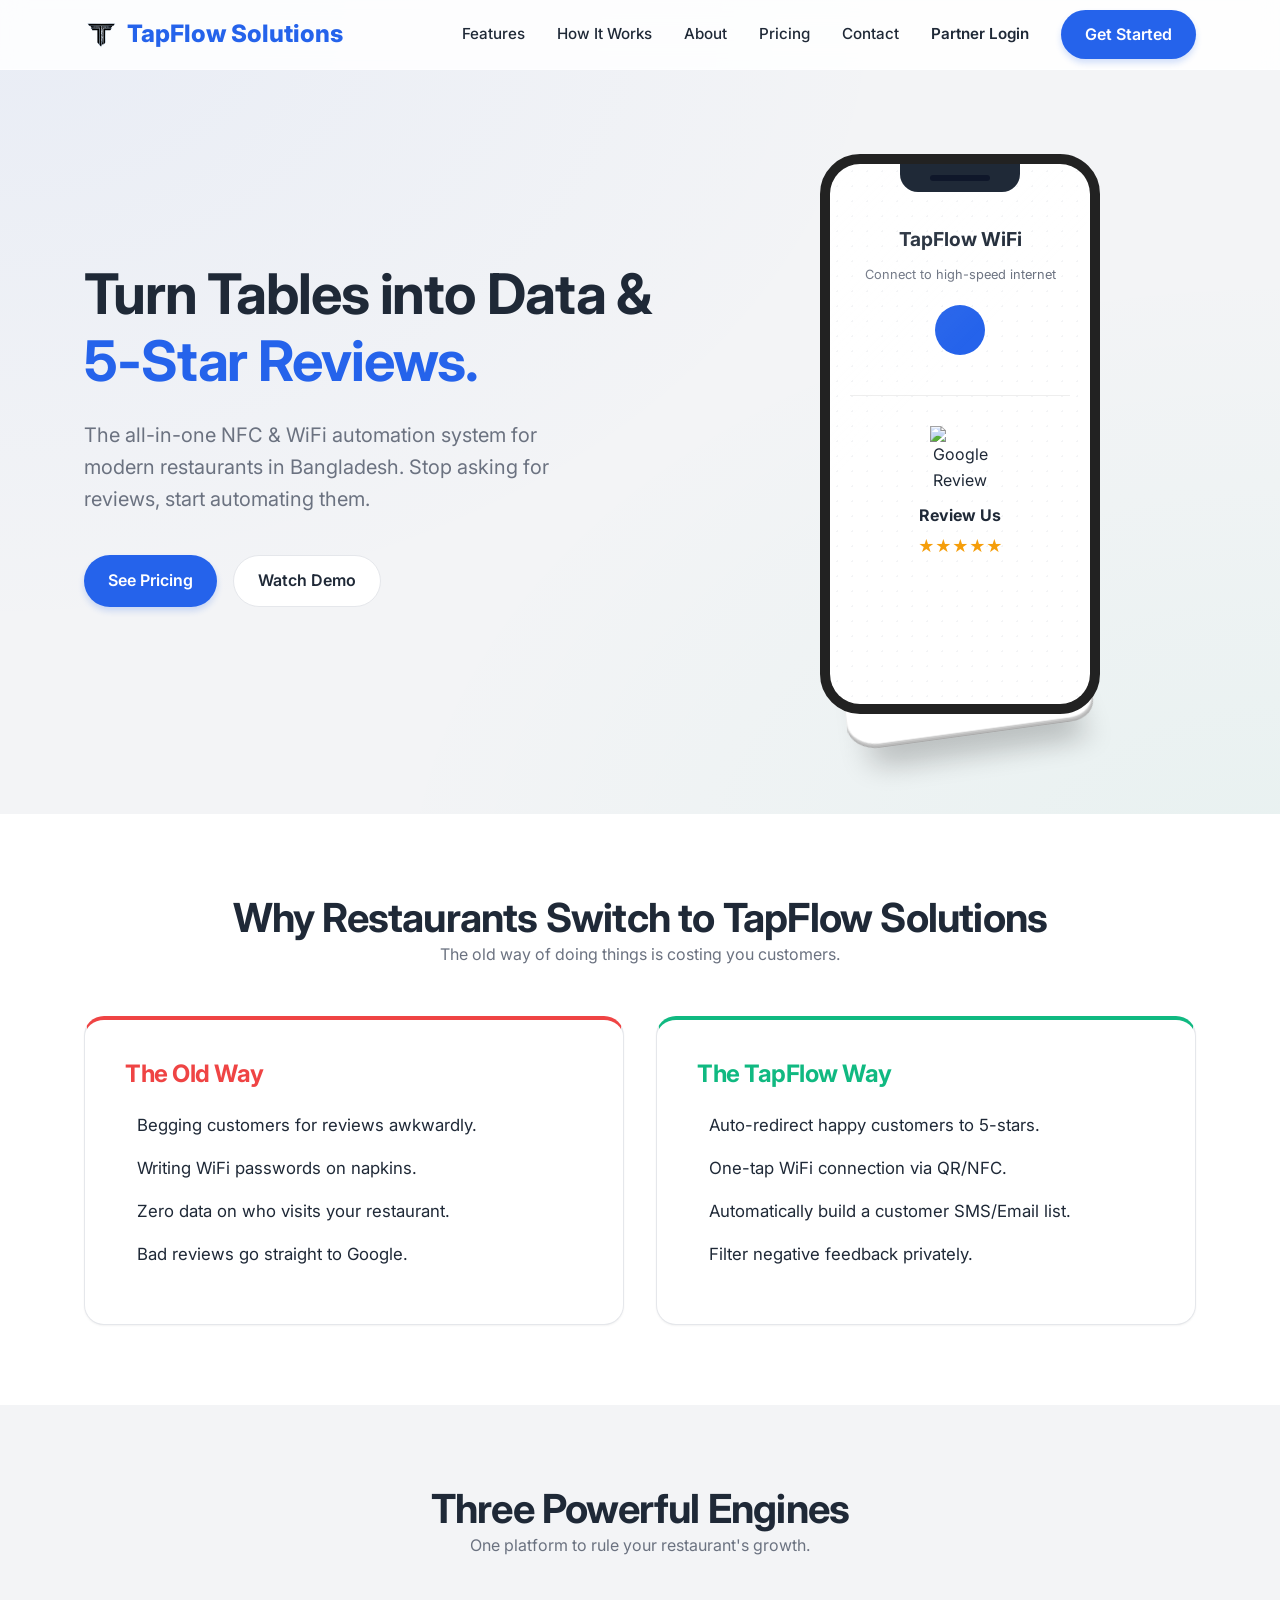
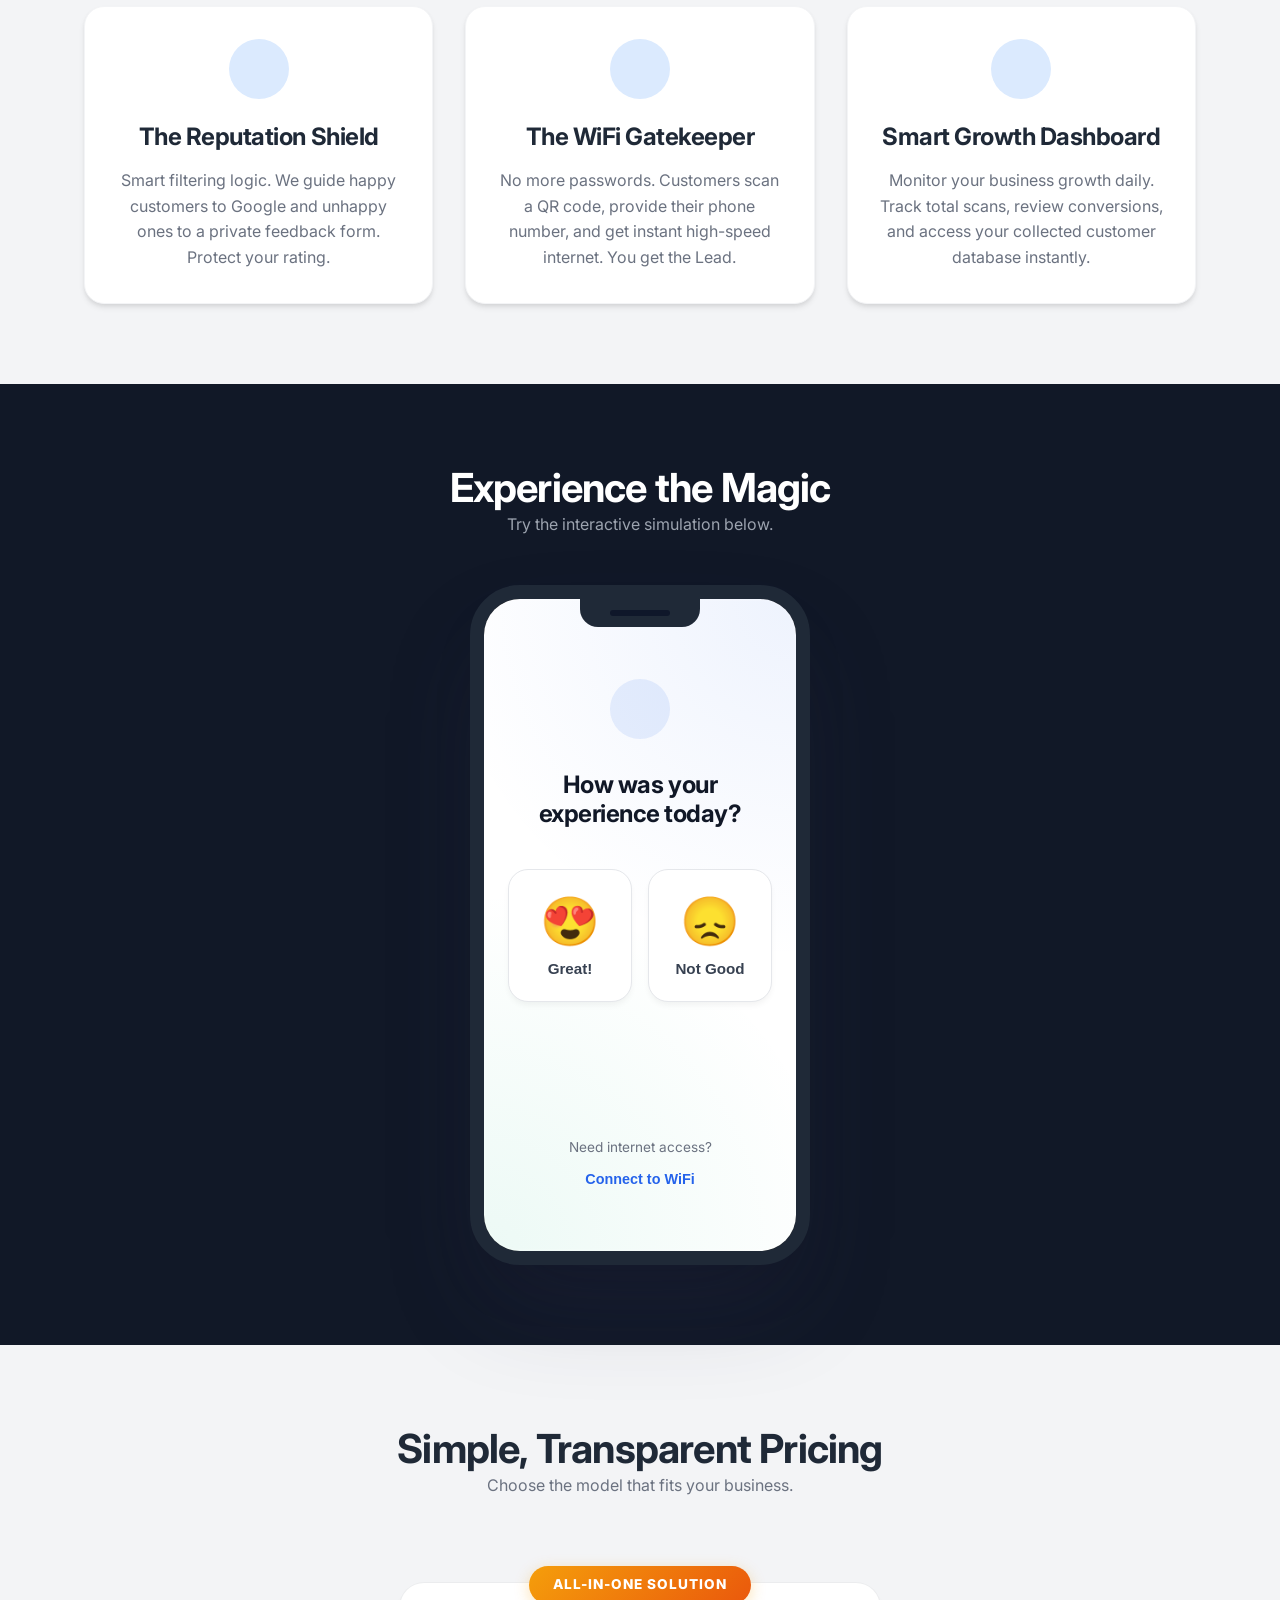
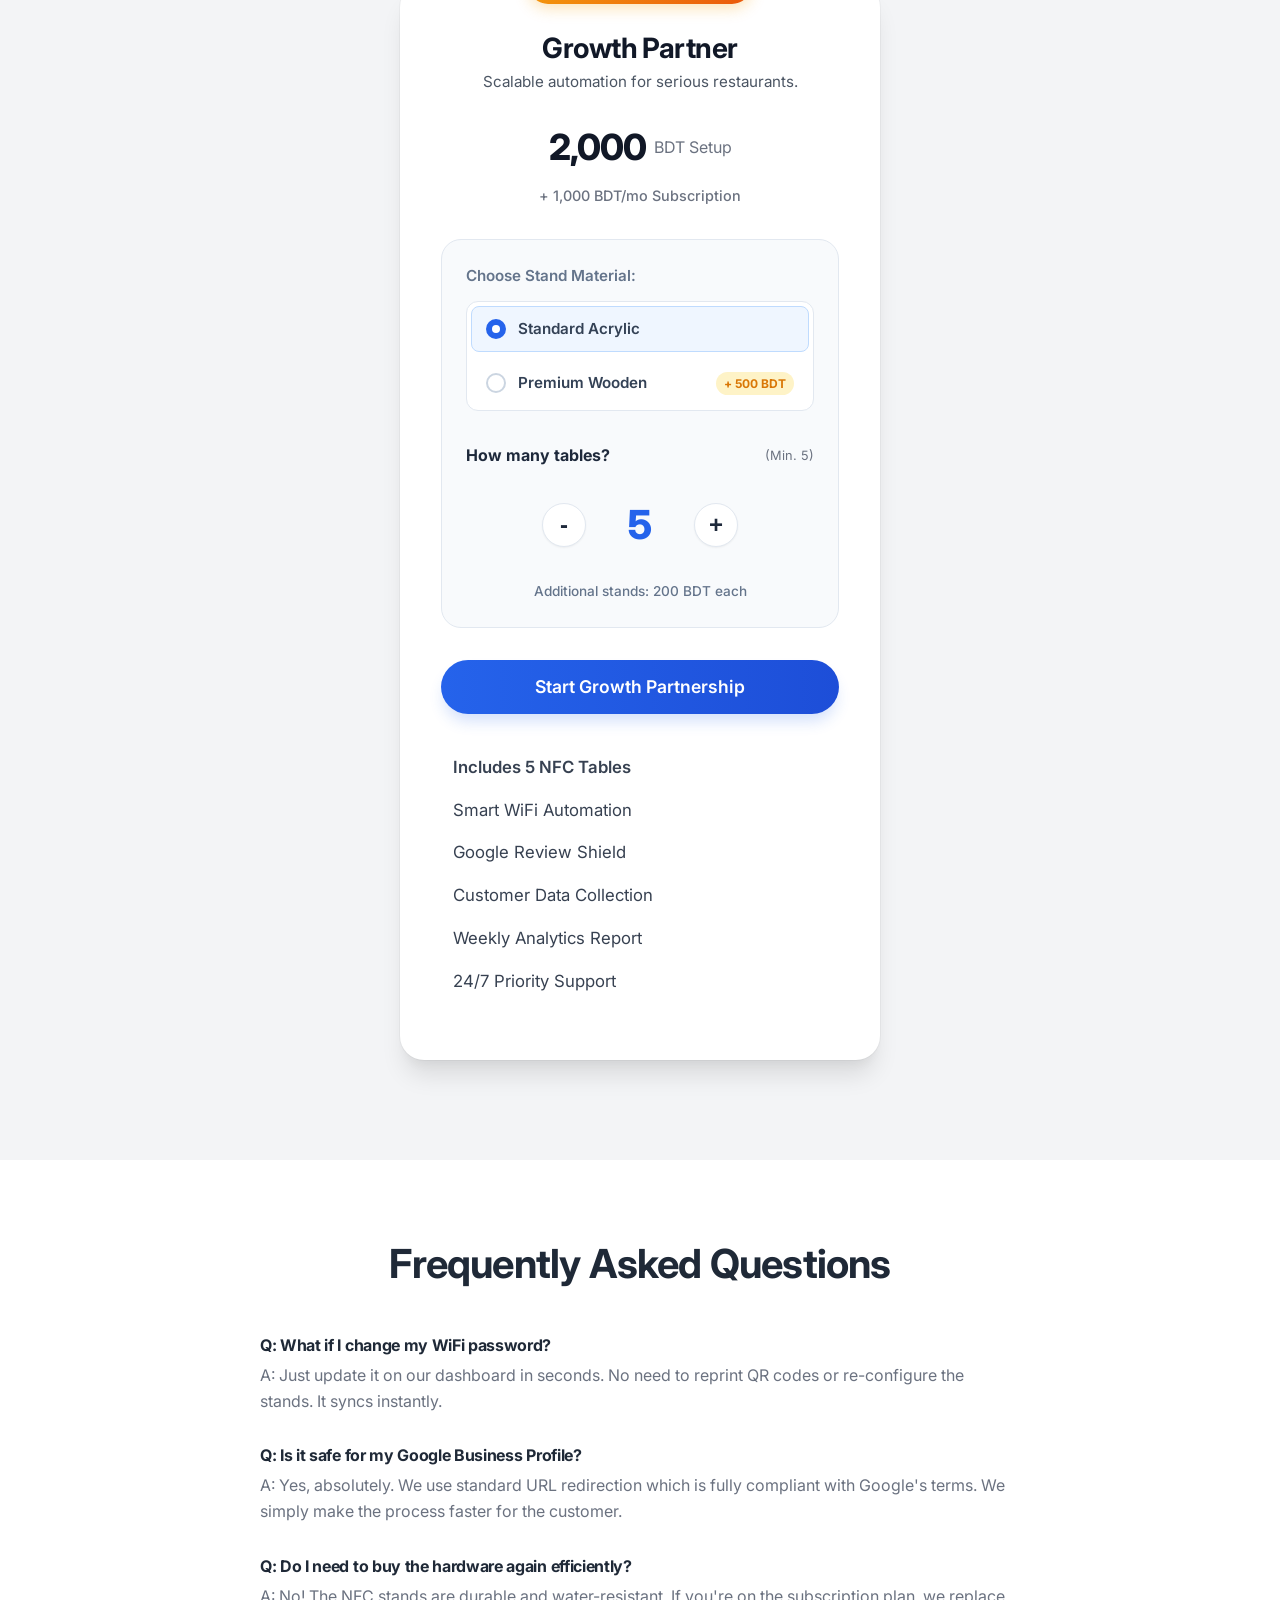
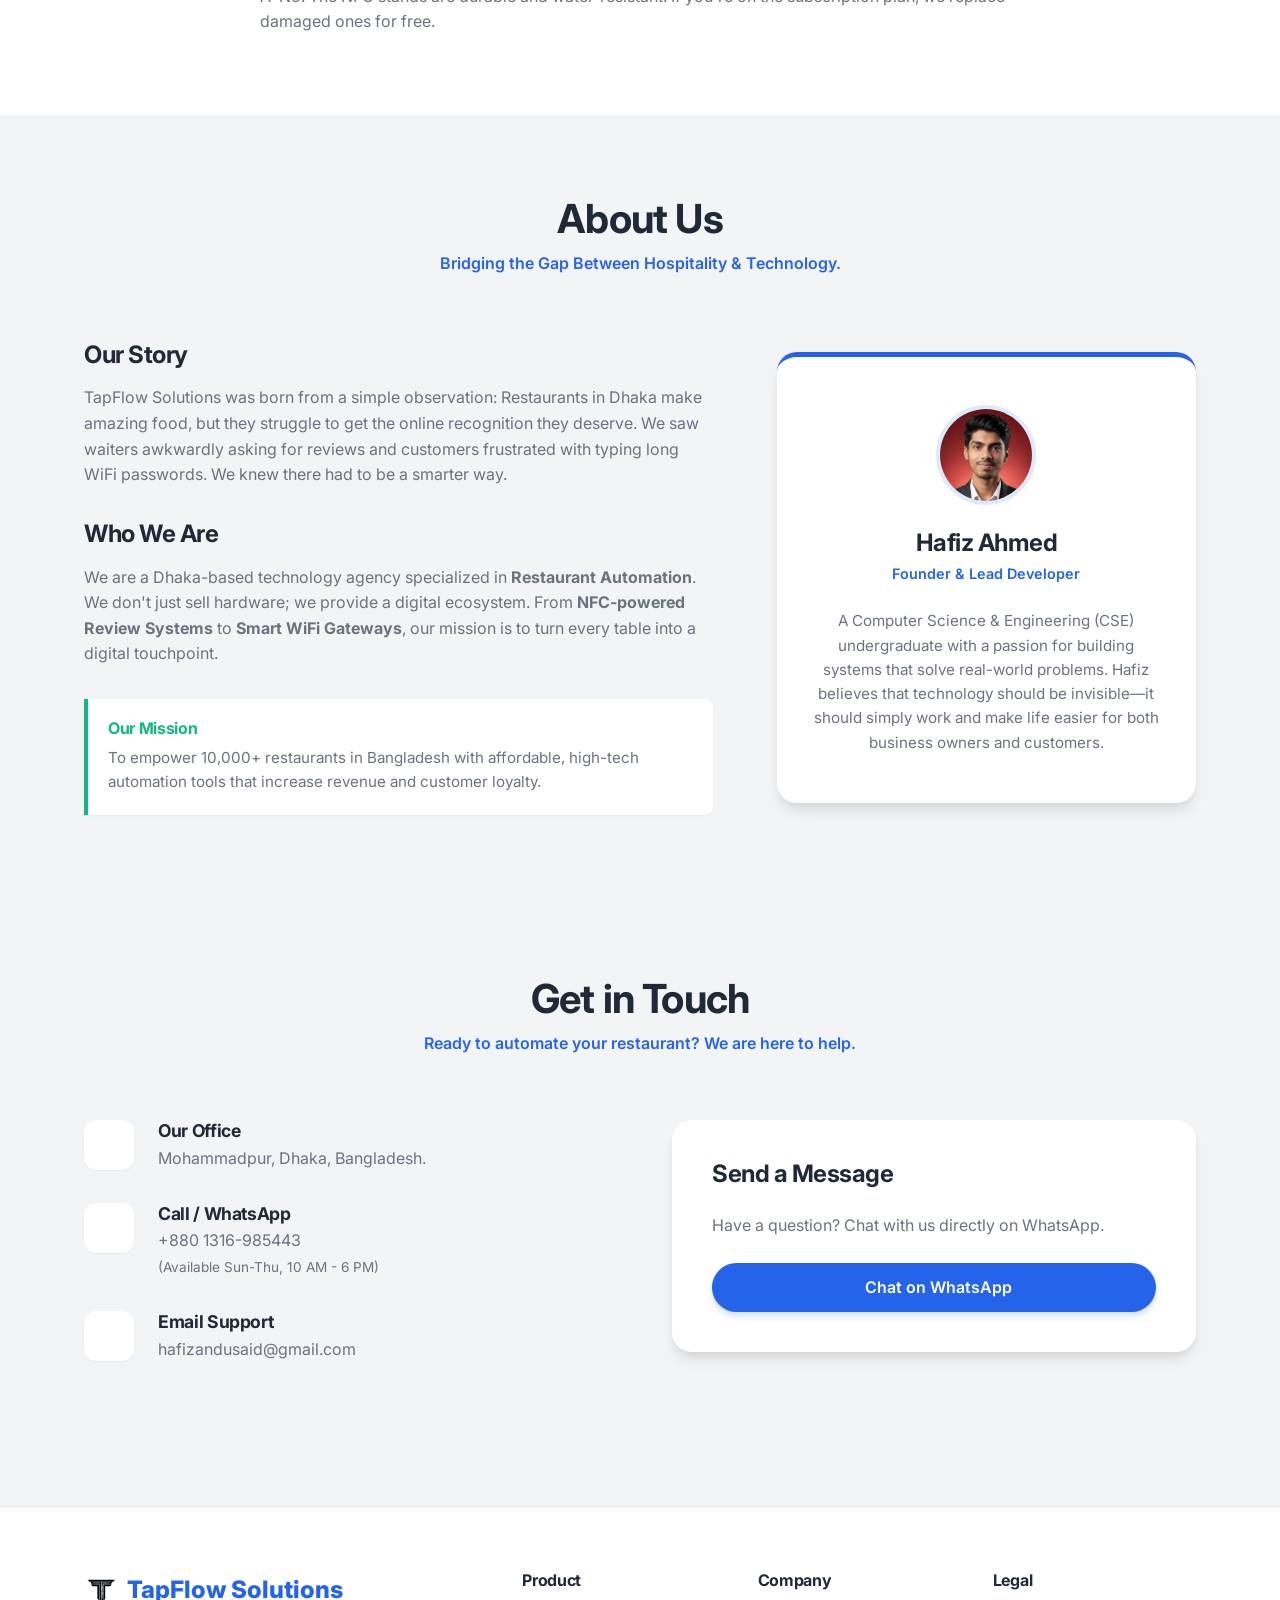
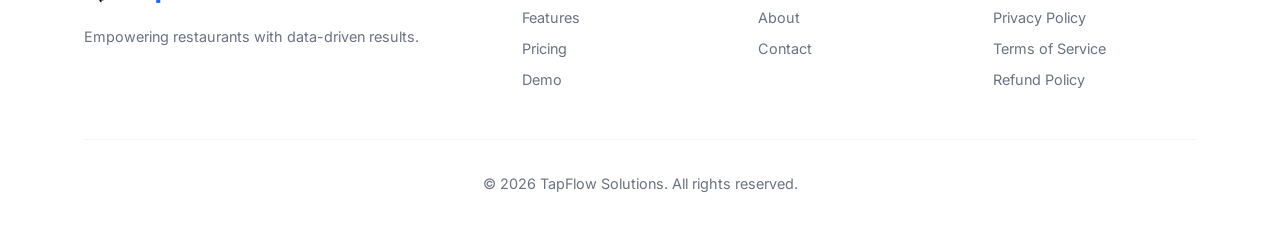
==== index.html @ c2103d89 "first commit" ====
<!DOCTYPE html>
<html lang="en">

<head>
    <meta charset="UTF-8">
    <meta name="viewport" content="width=device-width, initial-scale=1.0">
    <title>TapFlow Solutions | Restaurant Growth Engine</title>
    <meta name="description"
        content="Turn offline diners into 5-Star Google Reviews and build a customer database via WiFi automation with TapFlow.">

    <!-- Favicon -->
    <link rel="icon" href="assets/images/logo.png" type="image/png">

    <!-- Fonts: Inter -->
    <link rel="preconnect" href="https://fonts.googleapis.com">
    <link rel="preconnect" href="https://fonts.gstatic.com" crossorigin>
    <link href="https://fonts.googleapis.com/css2?family=Inter:wght@300;400;500;600;700;800&display=swap"
        rel="stylesheet">

    <!-- Icons: Lucide (via CDN for simplicity, or could use SVG directly) -->
    <script src="https://unpkg.com/lucide@latest"></script>

    <!-- Styles -->
    <link rel="stylesheet" href="styles.css">
</head>

<body>

    <!-- NAV -->
    <nav class="navbar">
        <div class="container nav-container">
            <a href="#" class="logo">
                <img src="assets/images/logo.png" alt="TapFlow Logo" style="height: 35px; mix-blend-mode: multiply;">
                TapFlow Solutions
            </a>
            <div class="nav-links">
                <a href="#features" class="nav-link">Features</a>
                <a href="#demo" class="nav-link">How It Works</a>
                <a href="#about" class="nav-link">About</a>
                <a href="#pricing" class="nav-link">Pricing</a>
                <a href="#contact" class="nav-link">Contact</a>
                <a href="login.html" class="nav-link" style="font-weight: 600;">Partner Login</a>
                <a href="https://wa.me/8801316985443?text=Hello%2C%20I%20want%20to%20know%20more%20about%20TapFlow."
                    class="btn btn-primary btn-pulse desktop-cta">Get Started</a>
            </div>
            <div class="hamburger">
                <i data-lucide="menu"></i>
            </div>
        </div>
    </nav>

    <!-- HERO -->
    <section class="hero">
        <div class="container hero-grid">
            <div class="hero-content fade-up">
                <h1>Turn Tables into Data & <span class="text-primary">5-Star Reviews.</span></h1>
                <p>The all-in-one NFC & WiFi automation system for modern restaurants in Bangladesh. Stop asking for
                    reviews, start automating them.</p>
                <div class="hero-btns">
                    <a href="#pricing" class="btn btn-primary">See Pricing</a>
                    <a href="#demo" class="btn btn-secondary">Watch Demo</a>
                </div>
            </div>

            <div class="hero-visual fade-up">
                <!-- 3D Phone CSS -->
                <div class="phone">
                    <div class="phone-notch"></div>
                    <div class="phone-screen">
                        <!-- Mock Screen Content -->
                        <div
                            style="padding: 60px 20px; display:flex; flex-direction:column; align-items:center; text-align:center;">
                            <div style="font-weight:700; font-size:1.2rem; margin-bottom:10px;">TapFlow WiFi</div>
                            <p style="font-size:0.8rem;">Connect to high-speed internet</p>
                            <div
                                style="background:#2563EB; width:50px; height:50px; border-radius:50%; display:flex; align-items:center; justify-content:center; color:white; margin-top:20px;">
                                <i data-lucide="wifi"></i>
                            </div>
                            <div style="margin-top:40px; width:100%; border-bottom:1px solid #eee;"></div>
                            <img src="https://upload.wikimedia.org/wikipedia/commons/thumb/c/c1/Google_%22G%22_logo.svg/1024px-Google_%22G%22_logo.svg.png"
                                alt="Google Review" style="width:60px; margin-top:30px;">
                            <div style="font-weight:700; margin-top:10px;">Review Us</div>
                            <div style="color:#F59E0B; margin-top:5px;">★★★★★</div>
                        </div>
                    </div>
                </div>

                <!-- NFC Stand Visual -->
                <div class="nfc-stand">
                    <i data-lucide="rss" class="text-primary" size="32"></i>
                    <!-- Animated Waves -->
                    <div class="nfc-wave"></div>
                    <div class="nfc-wave"></div>
                    <div class="nfc-wave"></div>
                </div>
            </div>
        </div>
    </section>

    <!-- PROBLEM VS SOLUTION -->
    <section class="section-padding" style="background: white;">
        <div class="container">
            <div class="text-center fade-up" style="margin-bottom: 3rem;">
                <h2>Why Restaurants Switch to TapFlow Solutions</h2>
                <p>The old way of doing things is costing you customers.</p>
            </div>

            <div class="comparison-grid">
                <!-- Old Way -->
                <div class="card card-bad fade-up">
                    <h3 style="margin-bottom: 1.5rem; color:#EF4444;">The Old Way</h3>
                    <ul class="comparison-list">
                        <li><i data-lucide="x-circle" style="color:#EF4444; flex-shrink:0;"></i> Begging customers for
                            reviews awkwardly.</li>
                        <li><i data-lucide="x-circle" style="color:#EF4444; flex-shrink:0;"></i> Writing WiFi passwords
                            on napkins.</li>
                        <li><i data-lucide="x-circle" style="color:#EF4444; flex-shrink:0;"></i> Zero data on who visits
                            your restaurant.</li>
                        <li><i data-lucide="x-circle" style="color:#EF4444; flex-shrink:0;"></i> Bad reviews go straight
                            to Google.</li>
                    </ul>
                </div>

                <!-- TapFlow Way -->
                <div class="card card-good fade-up">
                    <h3 style="margin-bottom: 1.5rem; color:var(--secondary);">The TapFlow Way</h3>
                    <ul class="comparison-list">
                        <li><i data-lucide="check-circle" style="color:var(--secondary); flex-shrink:0;"></i>
                            Auto-redirect happy customers to 5-stars.</li>
                        <li><i data-lucide="check-circle" style="color:var(--secondary); flex-shrink:0;"></i> One-tap
                            WiFi connection via QR/NFC.</li>
                        <li><i data-lucide="check-circle" style="color:var(--secondary); flex-shrink:0;"></i>
                            Automatically build a customer SMS/Email list.</li>
                        <li><i data-lucide="check-circle" style="color:var(--secondary); flex-shrink:0;"></i> Filter
                            negative feedback privately.</li>
                    </ul>
                </div>
            </div>
        </div>
    </section>

    <!-- FEATURES -->
    <section id="features" class="section-padding">
        <div class="container">
            <div class="text-center fade-up">
                <h2>Three Powerful Engines</h2>
                <p>One platform to rule your restaurant's growth.</p>
            </div>

            <div class="features-grid">
                <!-- Feature 1 -->
                <div class="feature-card fade-up">
                    <div class="feature-icon"><i data-lucide="shield"></i></div>
                    <h3>The Reputation Shield</h3>
                    <p style="margin-top:1rem;">Smart filtering logic. We guide happy customers to Google and unhappy
                        ones to a private feedback form. Protect your rating.</p>
                </div>

                <!-- Feature 2 -->
                <div class="feature-card fade-up">
                    <div class="feature-icon"><i data-lucide="wifi"></i></div>
                    <h3>The WiFi Gatekeeper</h3>
                    <p style="margin-top:1rem;">No more passwords. Customers scan a QR code, provide their phone number,
                        and get instant high-speed internet. You get the Lead.</p>
                </div>

                <!-- Feature 3 -->
                <div class="feature-card fade-up">
                    <div class="feature-icon"><i data-lucide="bar-chart-3"></i></div>
                    <h3>Smart Growth Dashboard</h3>
                    <p style="margin-top:1rem;">Monitor your business growth daily. Track total scans, review
                        conversions, and access your collected customer database instantly.</p>
                </div>
            </div>
        </div>
    </section>

    <!-- INTERACTIVE DEMO -->
    <section id="demo" class="demo-section">
        <div class="container demo-container">
            <div class="text-center fade-up">
                <h2 style="color:white;">Experience the Magic</h2>
                <p style="color:#9CA3AF;">Try the interactive simulation below.</p>
            </div>

            <div class="demo-phone fade-up">
                <div class="phone-notch"></div>
                <div class="demo-screen">
                    <!-- 1. HOME: Experience Check -->
                    <div id="demo-home" class="demo-screen-content active">
                        <div class="logo-small" style="margin-bottom: 2rem;">
                            <!-- Pulsing Logo -->
                            <div
                                style="background: rgba(37, 99, 235, 0.1); width: 60px; height: 60px; border-radius: 50%; display: flex; align-items: center; justify-content: center;">
                                <i data-lucide="zap" class="text-primary" size="32"
                                    style="filter: drop-shadow(0 2px 4px rgba(37,99,235,0.3));"></i>
                            </div>
                        </div>
                        <h3 style="color:#111827; margin-bottom: 2.5rem; font-size: 1.5rem;">How was your<br>experience
                            today?</h3>

                        <div class="rating-buttons">
                            <button onclick="handleRating('good')" class="rating-btn happy">
                                <span class="emoji">😍</span>
                                <span class="label">Great!</span>
                            </button>
                            <button onclick="handleRating('bad')" class="rating-btn sad">
                                <span class="emoji">😞</span>
                                <span class="label">Not Good</span>
                            </button>
                        </div>

                        <div style="margin-top: auto; padding-bottom: 1rem;">
                            <p style="font-size: 0.85rem; color: #6B7280; margin-bottom: 5px;">Need internet access?</p>
                            <button onclick="showScreen('demo-wifi-form')" class="demo-text-link">
                                Connect to WiFi
                            </button>
                        </div>
                    </div>

                    <!-- 2. WIFI FORM -->
                    <div id="demo-wifi-form" class="demo-screen-content">
                        <button onclick="showScreen('demo-home')" class="back-btn"><i data-lucide="arrow-left"
                                size="20"></i></button>

                        <div
                            style="width:100%; flex:1; display: flex; flex-direction: column; justify-content: center; align-items: center;">
                            <div style="background: #EFF6FF; padding: 20px; border-radius: 50%; margin-bottom: 1.5rem;">
                                <i data-lucide="wifi" size="32" class="text-primary"></i>
                            </div>
                            <h3 style="color:#111827; margin-bottom: 0.5rem; font-size: 1.25rem;">Free WiFi Access</h3>
                            <p style="font-size:0.95rem; color: #6B7280; margin-bottom:2rem; max-width: 240px;">Join the
                                <strong>TapFlow Guest</strong> network instantly.
                            </p>

                            <input type="text" placeholder="Mobile Number" style="text-align: center;">

                            <button onclick="submitWifiForm()" class="demo-btn-primary">
                                Get Access <i data-lucide="arrow-right" size="18"></i>
                            </button>
                        </div>
                    </div>

                    <!-- 3. WIFI SUCCESS -->
                    <div id="demo-wifi-success" class="demo-screen-content">
                        <button onclick="showScreen('demo-home')" class="back-btn"><i data-lucide="arrow-left"
                                size="20"></i></button>

                        <div
                            style="width:100%; flex:1; display: flex; flex-direction: column; justify-content: center;">
                            <div
                                style="background: white; padding: 20px; border-radius: 20px; border: 1px solid #E5E7EB; margin-bottom: 2rem; box-shadow: 0 10px 25px -5px rgba(0,0,0,0.05); align-self: center;">
                                <img src="https://api.qrserver.com/v1/create-qr-code/?size=150x150&data=WIFI:S:TapFlow%20Demo;T:WPA;P:tapflow123;;"
                                    alt="WiFi QR"
                                    style="width: 160px; height: 160px; border-radius: 8px; display: block;">
                            </div>

                            <div
                                style="background: #F9FAFB; border-radius: 16px; padding: 20px; text-align: left; border: 1px solid #F3F4F6;">
                                <div
                                    style="display: flex; justify-content: space-between; align-items: center; margin-bottom: 12px; border-bottom: 1px dashed #E5E7EB; padding-bottom: 12px;">
                                    <span style="font-size: 0.9rem; color: #6B7280;">Network</span>
                                    <span style="font-weight: 700; color: #111827;">TapFlow Demo</span>
                                </div>

                                <div style="display: flex; justify-content: space-between; align-items: center;">
                                    <span style="font-size: 0.9rem; color: #6B7280;">Password</span>
                                    <div style="display: flex; gap: 8px; align-items: center;">
                                        <span id="wifi-pass"
                                            style="font-family: monospace; font-size: 1.1rem; font-weight: 600; color: #111827;">tapflow123</span>
                                        <button onclick="copyPassword()"
                                            style="background: white; border: 1px solid #E5E7EB; width: 28px; height: 28px; border-radius: 6px; display: flex; align-items: center; justify-content: center; cursor: pointer; color: #4B5563;">
                                            <i data-lucide="copy" size="14"></i>
                                        </button>
                                    </div>
                                </div>
                            </div>
                        </div>
                    </div>

                    <!-- 4. FEEDBACK FORM -->
                    <div id="demo-feedback" class="demo-screen-content">
                        <button onclick="showScreen('demo-home')" class="back-btn"><i data-lucide="arrow-left"
                                size="20"></i></button>

                        <div
                            style="width:100%; flex:1; display: flex; flex-direction: column; justify-content: center;">
                            <div
                                style="width: 60px; height: 60px; background: #FEF2F2; border-radius: 50%; display: flex; align-items: center; justify-content: center; margin: 0 auto 1.5rem;">
                                <span style="font-size: 2rem;">😔</span>
                            </div>

                            <h3 style="color:#111827; margin-bottom: 0.5rem; font-size: 1.5rem;">We're Sorry!</h3>
                            <p style="font-size:0.95rem; color: #6B7280; margin-bottom:2rem;">Your feedback helps us
                                improve.</p>

                            <input type="text" placeholder="Name (Optional)">
                            <input type="text" placeholder="Mobile (Optional)">
                            <textarea placeholder="Tell us what went wrong..."
                                style="height: 100px; resize: none;"></textarea>

                            <button onclick="submitFeedback()" class="demo-btn-primary" style="margin-top: 0.5rem;">
                                Submit Feedback
                            </button>
                        </div>
                    </div>

                    <!-- 5. FEEDBACK SUCCESS -->
                    <div id="demo-feedback-success" class="demo-screen-content">
                        <div
                            style="width:100%; flex:1; display: flex; flex-direction: column; justify-content: center; align-items: center; text-align: center;">
                            <div
                                style="width: 80px; height: 80px; background: #ECFDF5; border-radius: 50%; display: flex; align-items: center; justify-content: center; margin-bottom: 2rem;">
                                <i data-lucide="check" size="40" style="color: #10B981;"></i>
                            </div>

                            <h3 style="color:#111827; margin-bottom: 1rem; font-size: 1.5rem;">Thank You!</h3>
                            <p style="font-size:0.95rem; color: #6B7280; margin-bottom:2rem; max-width: 260px;">
                                We appreciate your feedback. We'll review it carefully and work on improving your
                                experience.
                            </p>

                            <button onclick="showScreen('demo-home')" class="demo-btn-primary"
                                style="background: linear-gradient(135deg, #10B981, #059669); margin-top: 1rem;">
                                Back to Home
                            </button>
                        </div>
                    </div>
                </div>
            </div>
        </div>
    </section>

    <!-- PRICING -->
    <section id="pricing" class="section-padding">
        <div class="container">
            <div class="text-center fade-up">
                <h2>Simple, Transparent Pricing</h2>
                <p>Choose the model that fits your business.</p>
            </div>

            <div class="pricing-cards">
                <!-- Growth Partner Plan (Centered) -->
                <div class="price-card fade-up">
                    <div class="best-value">ALL-IN-ONE SOLUTION</div>
                    <h3 style="font-size: 1.75rem; color: #111827;">Growth Partner</h3>
                    <p style="font-size:0.95rem; color: #4B5563; margin-top: 5px;">Scalable automation for serious
                        restaurants.</p>

                    <div class="price" style="color: #111827; margin: 1.5rem 0 0.5rem;">
                        <span id="price-display">2,000</span> <span>BDT Setup</span>
                    </div>
                    <div style="font-size:0.9rem; color:#6B7280; margin-bottom:2rem; font-weight: 500;">
                        + 1,000 BDT/mo Subscription
                    </div>

                    <!-- Dynamic Calculator -->
                    <div class="calculator-area">
                        <!-- Stand Type Selector -->
                        <div class="stand-selector">
                            <label>Choose Stand Material:</label>
                            <div class="toggle-container">
                                <!-- Standard Option -->
                                <div class="radio-option selected" onclick="selectStandType('standard', this)">
                                    <div class="radio-circle"></div>
                                    <span class="option-text">Standard Acrylic</span>
                                </div>
                                <!-- Premium Option -->
                                <div class="radio-option" onclick="selectStandType('premium', this)">
                                    <div class="radio-circle"></div>
                                    <span class="option-text">Premium Wooden</span>
                                    <span class="option-badge">+ 500 BDT</span>
                                </div>
                            </div>
                        </div>

                        <div class="counter-label">
                            How many tables?
                            <span style="font-size: 0.8rem; font-weight: 400; color: #6B7280;">(Min. 5)</span>
                        </div>
                        <div class="counter-controls">
                            <button onclick="updatePricing(-1)" class="counter-btn">-</button>
                            <!-- Stand Count Display -->
                            <div class="counter-display" id="stand-counter">5</div>
                            <button onclick="updatePricing(1)" class="counter-btn">+</button>
                        </div>
                        <div class="setup-fee-display" style="border-top:none; padding-top:0; font-size:0.85rem;"
                            id="additional-cost-text">
                            Additional stands: 200 BDT each
                        </div>
                    </div>

                    <!-- Dynamic WhatsApp Link -->
                    <a href="#" id="whatsapp-link" class="btn btn-primary btn-pulse"
                        style="width:100%; margin-bottom:2rem; background: linear-gradient(90deg, #2563EB, #1D4ED8); border:none;">
                        Start Growth Partnership
                    </a>

                    <ul class="feature-list" style="border-top: 1px solid #F3F4F6; padding-top: 1.5rem;">
                        <!-- Dynamic Feature Item -->
                        <li>
                            <i data-lucide="check-circle" size="20" class="text-primary"
                                style="fill: #DBEAFE; color: #2563EB;"></i>
                            <span style="font-weight:600; color:#374151;">
                                Includes <span id="feature-stand-text">5</span> NFC Tables
                            </span>
                        </li>
                        <li><i data-lucide="check-circle" size="20" class="text-secondary"
                                style="fill: #DCFCE7; color: #16A34A;"></i> Smart WiFi Automation</li>
                        <li><i data-lucide="check-circle" size="20" class="text-secondary"
                                style="fill: #DCFCE7; color: #16A34A;"></i> Google Review Shield</li>
                        <li><i data-lucide="check-circle" size="20" class="text-secondary"
                                style="fill: #DCFCE7; color: #16A34A;"></i> Customer Data Collection</li>
                        <li><i data-lucide="check-circle" size="20" class="text-primary"
                                style="fill: #DBEAFE; color: #2563EB;"></i> Weekly Analytics Report</li>
                        <li><i data-lucide="check-circle" size="20" class="text-primary"
                                style="fill: #DBEAFE; color: #2563EB;"></i> 24/7 Priority Support</li>
                    </ul>
                </div>
            </div>
        </div>
    </section>

    <!-- FAQ -->
    <section class="section-padding" style="background: white;">
        <div class="container" style="max-width: 800px;">
            <div class="text-center fade-up" style="margin-bottom:3rem;">
                <h2>Frequently Asked Questions</h2>
            </div>

            <div class="faq-item fade-up" style="margin-bottom: 2rem;">
                <h4 style="margin-bottom:0.5rem;">Q: What if I change my WiFi password?</h4>
                <p>A: Just update it on our dashboard in seconds. No need to reprint QR codes or re-configure the
                    stands. It syncs instantly.</p>
            </div>

            <div class="faq-item fade-up" style="margin-bottom: 2rem;">
                <h4 style="margin-bottom:0.5rem;">Q: Is it safe for my Google Business Profile?</h4>
                <p>A: Yes, absolutely. We use standard URL redirection which is fully compliant with Google's terms. We
                    simply make the process faster for the customer.</p>
            </div>

            <div class="faq-item fade-up">
                <h4 style="margin-bottom:0.5rem;">Q: Do I need to buy the hardware again efficiently?</h4>
                <p>A: No! The NFC stands are durable and water-resistant. If you're on the subscription plan, we replace
                    damaged ones for free.</p>
            </div>
        </div>
    </section>

    <!-- ABOUT US -->
    <section id="about" class="section-padding">
        <div class="container">
            <div class="text-center fade-up" style="margin-bottom: 4rem;">
                <h2>About Us</h2>
                <p class="text-primary" style="font-weight: 600; margin-top: 0.5rem;">Bridging the Gap Between
                    Hospitality & Technology.</p>
            </div>

            <div class="about-grid fade-up">
                <div class="about-content">
                    <h3 style="margin-bottom: 1rem;">Our Story</h3>
                    <p style="margin-bottom: 2rem;">
                        TapFlow Solutions was born from a simple observation: Restaurants in Dhaka make amazing food,
                        but they struggle to get the online recognition they deserve. We saw waiters awkwardly asking
                        for reviews and customers frustrated with typing long WiFi passwords. We knew there had to be a
                        smarter way.
                    </p>

                    <h3 style="margin-bottom: 1rem;">Who We Are</h3>
                    <p style="margin-bottom: 2rem;">
                        We are a Dhaka-based technology agency specialized in <strong>Restaurant Automation</strong>. We
                        don't just sell hardware; we provide a digital ecosystem. From <strong>NFC-powered Review
                            Systems</strong> to <strong>Smart WiFi Gateways</strong>, our mission is to turn every table
                        into a digital touchpoint.
                    </p>

                    <div
                        style="background: white; padding: 20px; border-left: 4px solid var(--secondary); border-radius: 0 8px 8px 0; box-shadow: var(--shadow-sm);">
                        <h4 style="color: var(--secondary); margin-bottom: 0.5rem;">Our Mission</h4>
                        <p style="font-size: 0.95rem; margin-bottom: 0;">To empower 10,000+ restaurants in Bangladesh
                            with affordable, high-tech automation tools that increase revenue and customer loyalty.</p>
                    </div>
                </div>

                <div class="founder-column">
                    <div class="founder-card">
                        <img src="assets/images/profile.jpg" alt="Hafiz Ahmed"
                            style="width: 100px; height: 100px; border-radius: 50%; object-fit: cover; margin: 0 auto 1.5rem; display: block; border: 4px solid #DBEAFE;">
                        <h3 style="margin-bottom: 0.25rem;">Hafiz Ahmed</h3>
                        <p class="text-primary" style="font-size: 0.9rem; font-weight: 600; margin-bottom: 1.5rem;">
                            Founder & Lead Developer</p>
                        <p style="font-size: 0.95rem; text-align: center; line-height: 1.6;">
                            A Computer Science & Engineering (CSE) undergraduate with a passion for building systems
                            that solve real-world problems. Hafiz believes that technology should be invisible—it should
                            simply work and make life easier for both business owners and customers.
                        </p>
                    </div>
                </div>
            </div>
        </div>
    </section>

    <!-- CONTACT SECTION -->
    <section id="contact" class="section-padding" style="background-color: #F3F4F6;">
        <div class="container">
            <div class="text-center fade-up" style="margin-bottom: 4rem;">
                <h2>Get in Touch</h2>
                <p class="text-primary" style="font-weight: 600; margin-top: 0.5rem;">Ready to automate your restaurant?
                    We are here to help.</p>
            </div>

            <div class="contact-grid">
                <!-- Contact Info -->
                <div class="contact-info fade-up">
                    <div class="info-item">
                        <div class="info-icon"><i data-lucide="map-pin"></i></div>
                        <div>
                            <h4>Our Office</h4>
                            <p>Mohammadpur, Dhaka, Bangladesh.</p>
                        </div>
                    </div>

                    <div class="info-item">
                        <div class="info-icon"><i data-lucide="phone"></i></div>
                        <div>
                            <h4>Call / WhatsApp</h4>
                            <p>+880 1316-985443 <br><span style="font-size:0.85rem; color:var(--text-muted);">(Available
                                    Sun-Thu, 10 AM - 6 PM)</span></p>
                        </div>
                    </div>

                    <div class="info-item">
                        <div class="info-icon"><i data-lucide="mail"></i></div>
                        <div>
                            <h4>Email Support</h4>
                            <p>hafizandusaid@gmail.com</p>
                        </div>
                    </div>
                </div>

                <!-- Contact Form -->
                <div class="contact-form-card fade-up">
                    <h3 style="margin-bottom: 1.5rem;">Send a Message</h3>
                    <p style="margin-bottom: 1.5rem; color: #6B7280;">Have a question? Chat with us directly on
                        WhatsApp.</p>
                    <a href="https://wa.me/8801316985443?text=Hello%2C%20I%20have%20a%20query." class="btn btn-primary"
                        style="width: 100%; display: flex; align-items: center; justify-content: center; gap: 0.5rem;">
                        <i data-lucide="message-circle"></i> Chat on WhatsApp
                    </a>
                </div>
            </div>
        </div>
    </section>

    <!-- FOOTER -->
    <footer>
        <div class="container">
            <div class="footer-grid">
                <div>
                    <a href="#" class="logo" style="margin-bottom:1rem;">
                        <img src="assets/images/logo.png" alt="TapFlow Logo"
                            style="height: 35px; mix-blend-mode: multiply;"> TapFlow Solutions
                    </a>
                    <p style="font-size:0.9rem;">Empowering restaurants with data-driven results.</p>
                </div>
                <div>
                    <h4>Product</h4>
                    <ul style="margin-top:1rem; font-size:0.9rem; color:var(--text-muted);">
                        <li style="margin-bottom:0.5rem;"><a href="#features">Features</a></li>
                        <li style="margin-bottom:0.5rem;"><a href="#pricing">Pricing</a></li>
                        <li><a href="#demo">Demo</a></li>
                    </ul>
                </div>
                <div>
                    <h4>Company</h4>
                    <ul style="margin-top:1rem; font-size:0.9rem; color:var(--text-muted);">
                        <li style="margin-bottom:0.5rem;"><a href="#about">About</a></li>
                        <li style="margin-bottom:0.5rem;"><a href="#contact">Contact</a></li>
                    </ul>
                </div>
                <div>
                    <h4>Legal</h4>
                    <ul style="margin-top:1rem; font-size:0.9rem; color:var(--text-muted);">
                        <li style="margin-bottom:0.5rem;"><a href="privacy.html">Privacy Policy</a></li>
                        <li style="margin-bottom:0.5rem;"><a href="terms.html">Terms of Service</a></li>
                        <li><a href="refund.html">Refund Policy</a></li>
                    </ul>
                </div>
            </div>
            <div class="footer-bottom">
                &copy; 2026 TapFlow Solutions. All rights reserved.
            </div>
        </div>
    </footer>

    <!-- Scripts -->
    <script src="script.js"></script>
    <script>
        // Init Icons
        lucide.createIcons();
    </script>
</body>

</html>
---- styles.css ----
/* =========================================
   1. CORE STYLES & VARIABLES
   ========================================= */
:root {
    /* Brand Colors */
    --primary: #2563EB;
    /* Electric Blue */
    --primary-dark: #1E40AF;
    --secondary: #10B981;
    /* Success Green */
    --accent: #F59E0B;
    /* Warm Amber for highlights */

    /* Backgrounds */
    --bg-body: #F3F4F6;
    /* Off-White/Light Grey */
    --bg-surface: #FFFFFF;
    --bg-glass: rgba(255, 255, 255, 0.7);

    /* Text */
    --text-main: #1F2937;
    /* Dark Grey */
    --text-muted: #6B7280;
    --text-light: #F9FAFB;

    /* Shadows & Effects */
    --shadow-sm: 0 1px 2px 0 rgba(0, 0, 0, 0.05);
    --shadow-md: 0 4px 6px -1px rgba(0, 0, 0, 0.1), 0 2px 4px -1px rgba(0, 0, 0, 0.06);
    --shadow-lg: 0 10px 15px -3px rgba(0, 0, 0, 0.1), 0 4px 6px -2px rgba(0, 0, 0, 0.05);
    --shadow-xl: 0 20px 25px -5px rgba(0, 0, 0, 0.1), 0 10px 10px -5px rgba(0, 0, 0, 0.04);
    --glass-border: 1px solid rgba(255, 255, 255, 0.5);
    --backdrop-blur: blur(12px);

    /* Structure */
    --radius-sm: 8px;
    --radius-md: 12px;
    --radius-lg: 20px;
    --nav-height: 70px;
}

* {
    margin: 0;
    padding: 0;
    box-sizing: border-box;
}

html {
    scroll-behavior: smooth;
}

body {
    font-family: 'Inter', sans-serif;
    color: var(--text-main);
    background-color: var(--bg-body);
    background-image:
        radial-gradient(at 0% 0%, rgba(37, 99, 235, 0.05) 0px, transparent 50%),
        radial-gradient(at 100% 100%, rgba(16, 185, 129, 0.05) 0px, transparent 50%);
    background-attachment: fixed;
    line-height: 1.6;
    overflow-x: hidden;
}

/* Typography */
h1,
h2,
h3,
h4,
h5,
h6 {
    color: var(--text-main);
    font-weight: 700;
    line-height: 1.2;
    letter-spacing: -0.02em;
}

h1 {
    font-size: 3.5rem;
}

h2 {
    font-size: 2.5rem;
}

h3 {
    font-size: 1.5rem;
}

p {
    color: var(--text-muted);
    font-size: 1rem;
}

a {
    text-decoration: none;
    color: inherit;
    transition: all 0.2s ease;
}

ul {
    list-style: none;
}

.container {
    width: 90%;
    max-width: 1200px;
    margin: 0 auto;
    padding: 0 20px;
}

/* =========================================
   2. NAVBAR
   ========================================= */
.navbar {
    position: fixed;
    top: 0;
    left: 0;
    width: 100%;
    height: var(--nav-height);
    z-index: 1000;
    background: rgba(255, 255, 255, 0.85);
    /* Slightly more opaque for light mode */
    backdrop-filter: var(--backdrop-blur);
    border-bottom: var(--glass-border);
    transition: box-shadow 0.3s ease;
}

.navbar.scrolled {
    box-shadow: var(--shadow-sm);
}

.nav-container {
    display: flex;
    justify-content: space-between;
    align-items: center;
    height: 100%;
}

.logo {
    font-size: 1.5rem;
    font-weight: 800;
    color: var(--primary);
    display: flex;
    align-items: center;
    gap: 0.5rem;
}

.nav-links {
    display: flex;
    gap: 2rem;
    align-items: center;
}

.nav-link {
    font-size: 0.95rem;
    font-weight: 500;
    color: var(--text-main);
}

.nav-link:hover {
    color: var(--primary);
}

.hamburger {
    display: none;
    font-size: 1.5rem;
    cursor: pointer;
    color: var(--text-main);
}

/* =========================================
   3. BUTTONS & UTILITIES
   ========================================= */
.btn {
    display: inline-flex;
    align-items: center;
    justify-content: center;
    padding: 0.75rem 1.5rem;
    border-radius: 50px;
    font-weight: 600;
    font-size: 1rem;
    cursor: pointer;
    transition: transform 0.2s cubic-bezier(0.4, 0, 0.2, 1), box-shadow 0.2s ease;
    border: none;
    gap: 0.5rem;
}

.btn:active {
    transform: scale(0.98);
}

.btn-primary {
    background-color: var(--primary);
    color: white;
    box-shadow: 0 4px 6px rgba(37, 99, 235, 0.2);
}

.btn-primary:hover {
    background-color: var(--primary-dark);
    transform: translateY(-2px);
    box-shadow: 0 6px 10px rgba(37, 99, 235, 0.3);
}

.btn-secondary {
    background-color: white;
    color: var(--text-main);
    border: 1px solid #E5E7EB;
}

.btn-secondary:hover {
    background-color: #F9FAFB;
    border-color: #D1D5DB;
}

.btn-pulse {
    animation: pulse 2s infinite;
}

@keyframes pulse {
    0% {
        box-shadow: 0 0 0 0 rgba(37, 99, 235, 0.4);
    }

    70% {
        box-shadow: 0 0 0 10px rgba(37, 99, 235, 0);
    }

    100% {
        box-shadow: 0 0 0 0 rgba(37, 99, 235, 0);
    }
}

.section-padding {
    padding: 5rem 0;
}

.text-center {
    text-align: center;
}

.text-primary {
    color: var(--primary);
}

.text-secondary {
    color: var(--secondary);
}

/* Animation Classes */
.fade-up {
    opacity: 0;
    transform: translateY(20px);
    transition: opacity 0.6s ease-out, transform 0.6s ease-out;
}

.fade-up.visible {
    opacity: 1;
    transform: translateY(0);
}

/* =========================================
   4. HERO SECTION
   ========================================= */
.hero {
    padding-top: calc(var(--nav-height) + 4rem);
    padding-bottom: 5rem;
    position: relative;
    overflow: hidden;
}

.hero-grid {
    display: grid;
    grid-template-columns: 1.1fr 0.9fr;
    gap: 4rem;
    align-items: center;
}

.hero-content h1 {
    margin-bottom: 1.5rem;
}

.hero-content p {
    font-size: 1.25rem;
    margin-bottom: 2.5rem;
    max-width: 500px;
}

.hero-btns {
    display: flex;
    gap: 1rem;
}

/* CSS Phone Visual */
.hero-visual {
    position: relative;
    height: 600px;
    display: flex;
    justify-content: center;
    align-items: center;
    perspective: 1200px;
    /* Enable 3D space */
}

/* Floating Animation */
@keyframes floatPhone {

    0%,
    100% {
        transform: rotateX(10deg) rotateY(-15deg) rotateZ(5deg) translateZ(0px) translateY(0px);
        box-shadow: -20px 30px 40px -10px rgba(0, 0, 0, 0.3);
    }

    50% {
        transform: rotateX(10deg) rotateY(-15deg) rotateZ(5deg) translateZ(20px) translateY(-20px);
        box-shadow: -30px 60px 60px -15px rgba(0, 0, 0, 0.2);
    }
}

.phone {
    width: 280px;
    height: 560px;
    background: #111;
    border-radius: 40px;
    border: 10px solid #222;
    /* Realistic Bezel */
    position: relative;
    z-index: 20;

    /* 3D Floating State */
    transform-style: preserve-3d;
    animation: floatPhone 6s ease-in-out infinite;
    background: #000;
}

/* Screen reflection for realism */
.phone::before {
    content: '';
    position: absolute;
    inset: 0;
    border-radius: 30px;
    background: linear-gradient(135deg, rgba(255, 255, 255, 0.15) 0%, transparent 40%);
    pointer-events: none;
    z-index: 50;
}

.phone-screen {
    width: 100%;
    height: 100%;
    background: #ffffff;
    position: relative;
    overflow: hidden;
    border-radius: 30px;
    background-image: radial-gradient(#F3F4F6 1px, transparent 1px);
    background-size: 15px 15px;
}

.phone-notch {
    position: absolute;
    top: 0;
    left: 50%;
    transform: translateX(-50%);
    width: 130px;
    height: 25px;
    background: #111;
    border-bottom-left-radius: 16px;
    border-bottom-right-radius: 16px;
    z-index: 60;
}

/* Speaker grill in notch */
.phone-notch::after {
    content: '';
    position: absolute;
    top: 50%;
    left: 50%;
    transform: translate(-50%, -50%);
    width: 50px;
    height: 4px;
    background: #333;
    border-radius: 4px;
}

/* NFC Stand Base */
.nfc-stand {
    position: absolute;
    bottom: 50px;
    width: 250px;
    height: 180px;
    background: #ffffff;
    border-radius: 30px;
    transform: rotateX(55deg) rotateZ(-10deg) translateZ(-100px);
    box-shadow:
        0 1px 0 #ccc,
        0 2px 0 #c9c9c9,
        0 3px 0 #bbb,
        0 4px 0 #b9b9b9,
        0 5px 0 #aaa,
        0 50px 30px -20px rgba(0, 0, 0, 0.2);
    display: flex;
    align-items: center;
    justify-content: center;
    z-index: 10;
    border: 1px solid #eee;
}

.nfc-stand i {
    transform: rotateZ(10deg);
    /* Icon styling */
    filter: drop-shadow(0 4px 6px rgba(37, 99, 235, 0.2));
}

/* Animated Waves for NFC */
.nfc-wave {
    position: absolute;
    width: 100%;
    height: 100%;
    border-radius: 30px;
    border: 2px solid var(--primary);
    opacity: 0;
    animation: nfcWave 3s infinite;
}

.nfc-wave:nth-child(2) {
    animation-delay: 0.5s;
}

.nfc-wave:nth-child(3) {
    animation-delay: 1s;
}

@keyframes nfcWave {
    0% {
        transform: scale(0.9);
        opacity: 0.8;
    }

    100% {
        transform: scale(1.5);
        opacity: 0;
    }
}

@keyframes wave {
    0% {
        width: 50px;
        height: 50px;
        opacity: 1;
        border-width: 2px;
    }

    100% {
        width: 300px;
        height: 300px;
        opacity: 0;
        border-width: 0px;
    }
}

@keyframes float {

    0%,
    100% {
        transform: perspective(1000px) rotateY(-15deg) rotateX(10deg) translateY(0);
    }

    50% {
        transform: perspective(1000px) rotateY(-15deg) rotateX(10deg) translateY(-20px);
    }
}

/* =========================================
   5. COMPARISON SECTION
   ========================================= */
.comparison-grid {
    display: grid;
    grid-template-columns: 1fr 1fr;
    gap: 2rem;
}

.card {
    background: var(--bg-surface);
    border-radius: var(--radius-lg);
    padding: 2.5rem;
    box-shadow: var(--shadow-sm);
    border: 1px solid #E5E7EB;
    transition: all 0.3s ease;
}

.card:hover {
    box-shadow: var(--shadow-lg);
    transform: translateY(-5px);
}

.card-bad {
    border-top: 4px solid #EF4444;
    /* Red */
}

.card-good {
    border-top: 4px solid var(--secondary);
    /* Green */
}

.comparison-list li {
    margin-bottom: 1rem;
    display: flex;
    align-items: flex-start;
    gap: 0.75rem;
    font-size: 1.05rem;
}

/* =========================================
   6. FEATURES SECTION
   ========================================= */
.features-grid {
    display: grid;
    grid-template-columns: repeat(3, 1fr);
    gap: 2rem;
    margin-top: 3rem;
}

.feature-card {
    background: white;
    padding: 2rem;
    border-radius: var(--radius-lg);
    border: 1px solid #F3F4F6;
    box-shadow: var(--shadow-md);
    text-align: center;
    transition: 0.3s;
}

.feature-card:hover {
    transform: translateY(-10px);
    box-shadow: var(--shadow-xl);
}

.feature-icon {
    width: 60px;
    height: 60px;
    background: #DBEAFE;
    /* Light Blue */
    color: var(--primary);
    border-radius: 50%;
    display: flex;
    align-items: center;
    justify-content: center;
    margin: 0 auto 1.5rem;
    font-size: 1.5rem;
}

/* =========================================
   7. INTERACTIVE DEMO (Phone Sim)
   ========================================= */
.demo-section {
    background: #111827;
    /* Dark background for pop */
    color: white;
    padding: 5rem 0;
}

.demo-container {
    display: flex;
    flex-direction: column;
    align-items: center;
    gap: 3rem;
}

.demo-phone {
    width: 320px;
    height: 640px;
    background: white;
    border-radius: 30px;
    border: 10px solid #333;
    overflow: hidden;
    position: relative;
}

.demo-screen {
    height: 100%;
    width: 100%;
    display: flex;
    flex-direction: column;
    color: #1F2937;
}

.demo-screen-content {
    flex: 1;
    display: none;
    flex-direction: column;
    align-items: center;
    justify-content: center;
    padding: 20px;
    text-align: center;
    animation: fadeIn 0.3s ease;
}

.demo-screen-content.active {
    display: flex;
}

@keyframes fadeIn {
    from {
        opacity: 0;
        transform: translateY(10px);
    }

    to {
        opacity: 1;
        transform: translateY(0);
    }
}

/* =========================================
   IMPROVED DEMO UI (PREMIUM)
   ========================================= */

.demo-phone {
    box-shadow:
        0 50px 100px -20px rgba(50, 50, 93, 0.25),
        0 30px 60px -30px rgba(0, 0, 0, 0.3),
        inset 0 -2px 6px rgba(0, 0, 0, 0.2);
    border: 14px solid #1f2937;
    /* Dark Titanium look */
    border-radius: 50px;
    margin: 0 auto;
    position: relative;
    overflow: hidden;
    width: 340px;
    height: 680px;
    background: #000;
    /* Behind screen */
    z-index: 10;
}

/* Phone Inner Border/Bezel Reflection */
.demo-phone::after {
    content: '';
    position: absolute;
    top: 0;
    left: 0;
    right: 0;
    bottom: 0;
    border-radius: 36px;
    border: 2px solid rgba(255, 255, 255, 0.1);
    pointer-events: none;
    z-index: 50;
}

.demo-screen {
    background-color: #ffffff;
    background-image:
        radial-gradient(circle at 100% 0%, rgba(37, 99, 235, 0.08) 0%, transparent 50%),
        radial-gradient(circle at 0% 100%, rgba(16, 185, 129, 0.08) 0%, transparent 50%);
    height: 100%;
    width: 100%;
    position: relative;
    overflow: hidden;
}

.phone-notch {
    position: absolute;
    top: 0;
    left: 50%;
    transform: translateX(-50%);
    width: 120px;
    height: 28px;
    background: #1f2937;
    border-bottom-left-radius: 18px;
    border-bottom-right-radius: 18px;
    z-index: 100;
}

/* Add sensor/camera detail */
.phone-notch::after {
    content: '';
    position: absolute;
    top: 50%;
    left: 50%;
    transform: translate(-50%, -50%);
    width: 60px;
    height: 6px;
    background: #0f172a;
    border-radius: 4px;
}

.demo-screen-content {
    height: 100%;
    display: none;
    flex-direction: column;
    padding: 80px 24px 40px;
    /* More top padding for notch */
    align-items: center;
    text-align: center;
    animation: slideUpFade 0.4s cubic-bezier(0.16, 1, 0.3, 1);
}

.demo-screen-content.active {
    display: flex;
}

@keyframes slideUpFade {
    0% {
        opacity: 0;
        transform: translateY(20px) scale(0.98);
    }

    100% {
        opacity: 1;
        transform: translateY(0) scale(1);
    }
}

/* Back Button */
.back-btn {
    position: absolute;
    top: 50px;
    left: 20px;
    width: 40px;
    height: 40px;
    border-radius: 50%;
    background: rgba(255, 255, 255, 0.8);
    backdrop-filter: blur(8px);
    border: 1px solid rgba(0, 0, 0, 0.05);
    display: flex;
    align-items: center;
    justify-content: center;
    cursor: pointer;
    color: #374151;
    transition: all 0.2s ease;
    z-index: 90;
    box-shadow: 0 4px 6px rgba(0, 0, 0, 0.05);
}

.back-btn:hover {
    transform: translateX(-2px);
    background: white;
    box-shadow: 0 6px 12px rgba(0, 0, 0, 0.1);
}

/* Rating Buttons */
.rating-buttons {
    display: grid;
    grid-template-columns: 1fr 1fr;
    gap: 16px;
    width: 100%;
    margin-bottom: 2rem;
}

.rating-btn {
    background: white;
    border: 1px solid #E5E7EB;
    border-radius: 20px;
    padding: 24px;
    cursor: pointer;
    transition: all 0.25s cubic-bezier(0.25, 0.8, 0.25, 1);
    box-shadow: 0 4px 6px -1px rgba(0, 0, 0, 0.05);
    display: flex;
    flex-direction: column;
    align-items: center;
    gap: 10px;
    position: relative;
    overflow: hidden;
}

.rating-btn .emoji {
    font-size: 3rem;
    transition: transform 0.3s ease;
}

.rating-btn .label {
    font-weight: 600;
    color: #374151;
    font-size: 0.95rem;
}

.rating-btn:hover {
    transform: translateY(-4px);
    box-shadow: 0 12px 20px -5px rgba(0, 0, 0, 0.1);
    border-color: transparent;
}

.rating-btn.happy:hover {
    background: linear-gradient(135deg, #ECFDF5 0%, #ffffff 100%);
    box-shadow: 0 12px 20px -5px rgba(16, 185, 129, 0.2);
}

.rating-btn.happy:hover .emoji {
    transform: scale(1.1) rotate(10deg);
}

.rating-btn.happy:hover .label {
    color: #059669;
}

.rating-btn.sad:hover {
    background: linear-gradient(135deg, #FEF2F2 0%, #ffffff 100%);
    box-shadow: 0 12px 20px -5px rgba(239, 68, 68, 0.2);
}

.rating-btn.sad:hover .emoji {
    transform: scale(1.1) rotate(-10deg);
}

.rating-btn.sad:hover .label {
    color: #DC2626;
}

/* Inputs */
.demo-screen input,
.demo-screen textarea {
    width: 100%;
    padding: 16px;
    background: #F9FAFB;
    border: 1px solid #E5E7EB;
    border-radius: 12px;
    font-size: 0.95rem;
    color: #1F2937;
    transition: all 0.2s ease;
    margin-bottom: 12px;
    font-family: inherit;
}

.demo-screen input:focus,
.demo-screen textarea:focus {
    background: white;
    border-color: var(--primary);
    outline: none;
    box-shadow: 0 0 0 4px rgba(37, 99, 235, 0.1);
    transform: translateY(-1px);
}

/* Primary Button in Demo */
.demo-btn-primary {
    width: 100%;
    padding: 16px;
    background: linear-gradient(135deg, #2563EB, #1D4ED8);
    color: white;
    font-weight: 600;
    border: none;
    border-radius: 12px;
    cursor: pointer;
    font-size: 1rem;
    box-shadow: 0 4px 12px rgba(37, 99, 235, 0.3);
    transition: all 0.2s ease;
    display: flex;
    justify-content: center;
    align-items: center;
    gap: 8px;
}

.demo-btn-primary:hover {
    transform: translateY(-2px);
    box-shadow: 0 8px 16px rgba(37, 99, 235, 0.4);
    background: linear-gradient(135deg, #3B82F6, #2563EB);
}

.demo-btn-primary:active {
    transform: scale(0.98);
}

@keyframes shake {

    0%,
    100% {
        transform: translateX(0);
    }

    25% {
        transform: translateX(-4px);
    }

    75% {
        transform: translateX(4px);
    }
}

.input-error {
    border-color: #EF4444 !important;
    animation: shake 0.4s cubic-bezier(.36, .07, .19, .97) both;
    background: #FEF2F2 !important;
}

.demo-text-link {
    background: none;
    border: none;
    color: var(--primary);
    font-weight: 600;
    font-size: 0.9rem;
    cursor: pointer;
    padding: 8px 16px;
    border-radius: 20px;
    transition: background 0.2s;
}

.demo-text-link:hover {
    background: rgba(37, 99, 235, 0.05);
    text-decoration: none;
}

/* =========================================
   8. PRICING
   ========================================= */
.pricing-cards {
    display: flex;
    justify-content: center;
    gap: 2rem;
    flex-wrap: wrap;
    margin-top: 5rem;
    /* Increased to give space for the floating badge */
    width: 100%;
}

.price-card {
    background: linear-gradient(145deg, #ffffff, #f9fafb);
    border-radius: var(--radius-lg);
    padding: 3rem;
    width: 100%;
    max-width: 450px;
    box-shadow: 0 20px 40px -5px rgba(0, 0, 0, 0.1), 0 0 0 1px rgba(0, 0, 0, 0.05);
    border: 1px solid rgba(255, 255, 255, 0.8);
    position: relative;
    transition: transform 0.3s ease, box-shadow 0.3s ease;
    margin-top: 0;
}



.price-card:hover {
    transform: translateY(-8px);
    box-shadow: 0 25px 50px -12px rgba(245, 158, 11, 0.15), 0 0 0 1px rgba(245, 158, 11, 0.2);
}

.price-card.recommended {
    border-color: var(--primary);
    transform: scale(1.05);
    z-index: 5;
}

.best-value {
    position: absolute;
    top: -18px;
    left: 50%;
    transform: translateX(-50%);
    background: linear-gradient(90deg, #F59E0B, #EA580C);
    color: white;
    padding: 8px 20px;
    border-radius: 50px;
    font-size: 0.9rem;
    font-weight: 700;
    box-shadow: 0 4px 10px rgba(245, 158, 11, 0.4);
    white-space: nowrap;
    z-index: 10;
    letter-spacing: 0.5px;
}

.price {
    font-size: 2.5rem;
    font-weight: 800;
    color: var(--text-main);
    margin: 1rem 0;
}

.price span {
    font-size: 1rem;
    color: var(--text-muted);
    font-weight: 400;
}

.feature-list li {
    margin-bottom: 0.75rem;
    display: flex;
    align-items: center;
    gap: 0.5rem;
}

/* =========================================
   9. FOOTER
   ========================================= */
footer {
    background: white;
    border-top: 1px solid #E5E7EB;
    padding: 4rem 0 2rem;
    margin-top: 4rem;
}

.footer-grid {
    display: grid;
    grid-template-columns: 2fr 1fr 1fr 1fr;
    gap: 2rem;
    margin-bottom: 3rem;
}

.footer-bottom {
    text-align: center;
    padding-top: 2rem;
    border-top: 1px solid #F3F4F6;
    color: var(--text-muted);
    font-size: 0.9rem;
}

/* =========================================
   10. ABOUT US
   ========================================= */
.about-grid {
    display: grid;
    grid-template-columns: 1.5fr 1fr;
    gap: 4rem;
    align-items: center;
}

.founder-card {
    background: white;
    padding: 3rem 2rem;
    border-radius: var(--radius-lg);
    box-shadow: var(--shadow-lg);
    text-align: center;
    border-top: 5px solid var(--primary);
}

/* =========================================
   11. TERMS OF SERVICE & PRIVACY POLICY
   ========================================= */
/* Legal sections are now on separate pages, so no hiding needed */

.legal-content {
    background: white;
    padding: 3rem;
    border-radius: var(--radius-lg);
    box-shadow: var(--shadow-sm);
    border: 1px solid #E5E7EB;
    max-width: 900px;
    margin: 0 auto;
}

.legal-header {
    text-align: center;
    margin-bottom: 2rem;
    border-bottom: 2px solid #F3F4F6;
    padding-bottom: 1rem;
}

.legal-block {
    margin-bottom: 2rem;
}

.legal-block h4 {
    color: var(--primary);
    margin-bottom: 0.75rem;
    font-size: 1.1rem;
}

.legal-block p {
    font-size: 0.95rem;
    margin-bottom: 0.5rem;
    color: var(--text-main);
}

/* =========================================
   12. CONTACT SECTION
   ========================================= */
.contact-grid {
    display: grid;
    grid-template-columns: 1fr 1fr;
    gap: 4rem;
    align-items: flex-start;
}

.contact-info {
    display: flex;
    flex-direction: column;
    gap: 2rem;
}

.info-item {
    display: flex;
    gap: 1.5rem;
    align-items: flex-start;
}

.info-icon {
    width: 50px;
    height: 50px;
    background: white;
    border-radius: 12px;
    display: flex;
    align-items: center;
    justify-content: center;
    color: var(--primary);
    box-shadow: var(--shadow-sm);
    flex-shrink: 0;
}

.info-item h4 {
    font-size: 1.1rem;
    margin-bottom: 0.25rem;
}

.contact-form-card {
    background: white;
    padding: 2.5rem;
    border-radius: var(--radius-lg);
    box-shadow: var(--shadow-lg);
}

.form-group {
    margin-bottom: 1.5rem;
}

.form-group input {
    width: 100%;
    padding: 1rem;
    border: 1px solid #E5E7EB;
    border-radius: var(--radius-sm);
    font-family: inherit;
    font-size: 1rem;
    transition: 0.2s;
    background: #F9FAFB;
}

.form-group input:focus {
    outline: none;
    border-color: var(--primary);
    background: white;
    box-shadow: 0 0 0 3px rgba(37, 99, 235, 0.1);
}

/* Mobile Responsive */
@media (max-width: 768px) {
    h1 {
        font-size: 2.5rem;
    }

    .nav-links,
    .desktop-cta {
        display: none;
    }

    .hamburger {
        display: block;
    }

    .nav-links.mobile-active {
        display: flex;
        flex-direction: column;
        position: absolute;
        top: var(--nav-height);
        left: 0;
        width: 100%;
        background: white;
        padding: 2rem;
        box-shadow: var(--shadow-lg);
        border-bottom: 1px solid #E5E7EB;
    }

    .hero-grid {
        grid-template-columns: 1fr;
        text-align: center;
    }

    .hero-content p {
        margin: 0 auto 2.5rem;
    }

    .hero-btns {
        justify-content: center;
    }

    .hero-visual {
        height: 400px;
        margin-top: 2rem;
    }

    .phone {
        width: 200px;
        height: 400px;
    }

    .comparison-grid,
    .features-grid {
        grid-template-columns: 1fr;
    }

    .pricing-cards {
        flex-direction: column;
        align-items: center;
    }

    .price-card.recommended {
        transform: scale(1);
    }

    .footer-grid {
        grid-template-columns: 1fr;
        gap: 2rem;
    }

    .about-grid,
    .contact-grid {
        grid-template-columns: 1fr;
        gap: 3rem;
    }
}

/* =========================================
   8. PREMIUM PRICING (Refined)
   ========================================= */
.pricing-cards {
    display: flex;
    justify-content: center;
    margin-top: 4rem;
    width: 100%;
    padding: 20px;
}

.price-card {
    background: #ffffff;
    border-radius: 24px;
    padding: 3rem 2.5rem;
    width: 100%;
    max-width: 480px;
    position: relative;
    /* Deep "float" shadow */
    box-shadow:
        0 20px 25px -5px rgba(0, 0, 0, 0.1),
        0 10px 10px -5px rgba(0, 0, 0, 0.04),
        0 0 0 1px rgba(0, 0, 0, 0.03);
    transition: transform 0.3s ease, box-shadow 0.3s ease;
    text-align: center;
}

.price-card:hover {
    transform: translateY(-8px);
    box-shadow:
        0 25px 50px -12px rgba(37, 99, 235, 0.15),
        0 0 0 1px rgba(37, 99, 235, 0.1);
}

/* Floating Badge */
.best-value {
    position: absolute;
    top: -18px;
    left: 50%;
    transform: translateX(-50%);
    background: linear-gradient(135deg, #F59E0B 0%, #EA580C 100%);
    color: white;
    padding: 8px 24px;
    border-radius: 100px;
    font-size: 0.85rem;
    font-weight: 800;
    text-transform: uppercase;
    letter-spacing: 1px;
    box-shadow: 0 4px 15px rgba(245, 158, 11, 0.3);
    z-index: 10;
}

/* Pricing Typography */
.price {
    font-size: 1.5rem;
    font-weight: 600;
    color: #4B5563;
    margin: 2rem 0 0.5rem;
    display: flex;
    align-items: center;
    justify-content: center;
    gap: 8px;
}

.price #price-display {
    font-size: 2.25rem;
    font-weight: 800;
    color: #111827;
    letter-spacing: -1px;
}

/* Calculator Inner Card */
.calculator-area {
    background: #F8FAFC;
    /* Slate 50 */
    border: 1px solid #E2E8F0;
    border-radius: 20px;
    padding: 24px;
    margin: 2rem 0;
}

.counter-label {
    font-size: 1rem;
    color: #1E293B;
    font-weight: 700;
    margin-bottom: 5px;
    display: flex;
    justify-content: space-between;
    align-items: center;
}

.counter-controls {
    display: flex;
    align-items: center;
    justify-content: center;
    gap: 1.5rem;
    margin: 1.5rem 0;
}

.counter-btn {
    width: 44px;
    height: 44px;
    border-radius: 50%;
    border: 1px solid #E2E8F0;
    background: white;
    color: #1E293B;
    font-weight: 600;
    font-size: 1.5rem;
    cursor: pointer;
    display: flex;
    align-items: center;
    justify-content: center;
    transition: all 0.2s cubic-bezier(0.4, 0, 0.2, 1);
    box-shadow: 0 1px 2px rgba(0, 0, 0, 0.05);
}

.counter-btn:hover {
    border-color: var(--primary);
    color: var(--primary);
    transform: scale(1.1);
    box-shadow: 0 4px 6px -1px rgba(37, 99, 235, 0.1);
}

.counter-btn:active {
    transform: scale(0.95);
}

.counter-display {
    font-size: 2.5rem;
    font-weight: 800;
    color: var(--primary);
    width: 60px;
    text-align: center;
    font-variant-numeric: tabular-nums;
}

.setup-fee-display {
    text-align: center;
    font-size: 0.9rem;
    color: #64748B;
    font-weight: 500;
}

/* Feature List Polish */
.feature-list {
    text-align: left;
    margin-top: 0;
    border-top: none !important;
    padding-top: 0 !important;
}

.feature-list li {
    margin-bottom: 1rem;
    display: flex;
    align-items: center;
    gap: 12px;
    font-size: 1.05rem;
    color: #374151;
}

/* CTA Button Override for this card */
#whatsapp-link {
    height: 54px;
    font-size: 1.1rem;
    box-shadow: 0 10px 15px -3px rgba(37, 99, 235, 0.2);
    margin-bottom: 2.5rem !important;
}

#whatsapp-link:hover {
    box-shadow: 0 20px 25px -5px rgba(37, 99, 235, 0.3);
    transform: translateY(-2px);
}

/* Stand Type Selector */
.stand-selector {
    display: flex;
    flex-direction: column;
    gap: 0.75rem;
    margin-bottom: 2rem;
    text-align: left;
}

.stand-selector label {
    font-size: 0.95rem;
    color: #64748B;
    font-weight: 600;
}

.toggle-container {
    background: white;
    padding: 4px;
    border-radius: 12px;
    border: 1px solid #E2E8F0;
    display: flex;
    flex-direction: column;
    gap: 8px;
}

.radio-option {
    display: flex;
    align-items: center;
    padding: 10px 14px;
    border-radius: 8px;
    cursor: pointer;
    transition: all 0.2s ease;
    border: 1px solid transparent;
}

.radio-option:hover {
    background: #F8FAFC;
}

.radio-option.selected {
    background: #EFF6FF;
    border-color: #BFDBFE;
}

.radio-circle {
    width: 20px;
    height: 20px;
    border-radius: 50%;
    border: 2px solid #CBD5E1;
    margin-right: 12px;
    position: relative;
    display: flex;
    align-items: center;
    justify-content: center;
    transition: all 0.2s;
}

.radio-option.selected .radio-circle {
    border-color: var(--primary);
    background: var(--primary);
}

.radio-circle::after {
    content: '';
    width: 8px;
    height: 8px;
    background: white;
    border-radius: 50%;
    transform: scale(0);
    transition: transform 0.2s;
}

.radio-option.selected .radio-circle::after {
    transform: scale(1);
}

.option-text {
    font-size: 0.95rem;
    font-weight: 600;
    color: #334155;
    flex: 1;
}

.option-badge {
    background: #FEF3C7;
    color: #D97706;
    font-size: 0.75rem;
    padding: 2px 8px;
    border-radius: 50px;
    font-weight: 700;
}
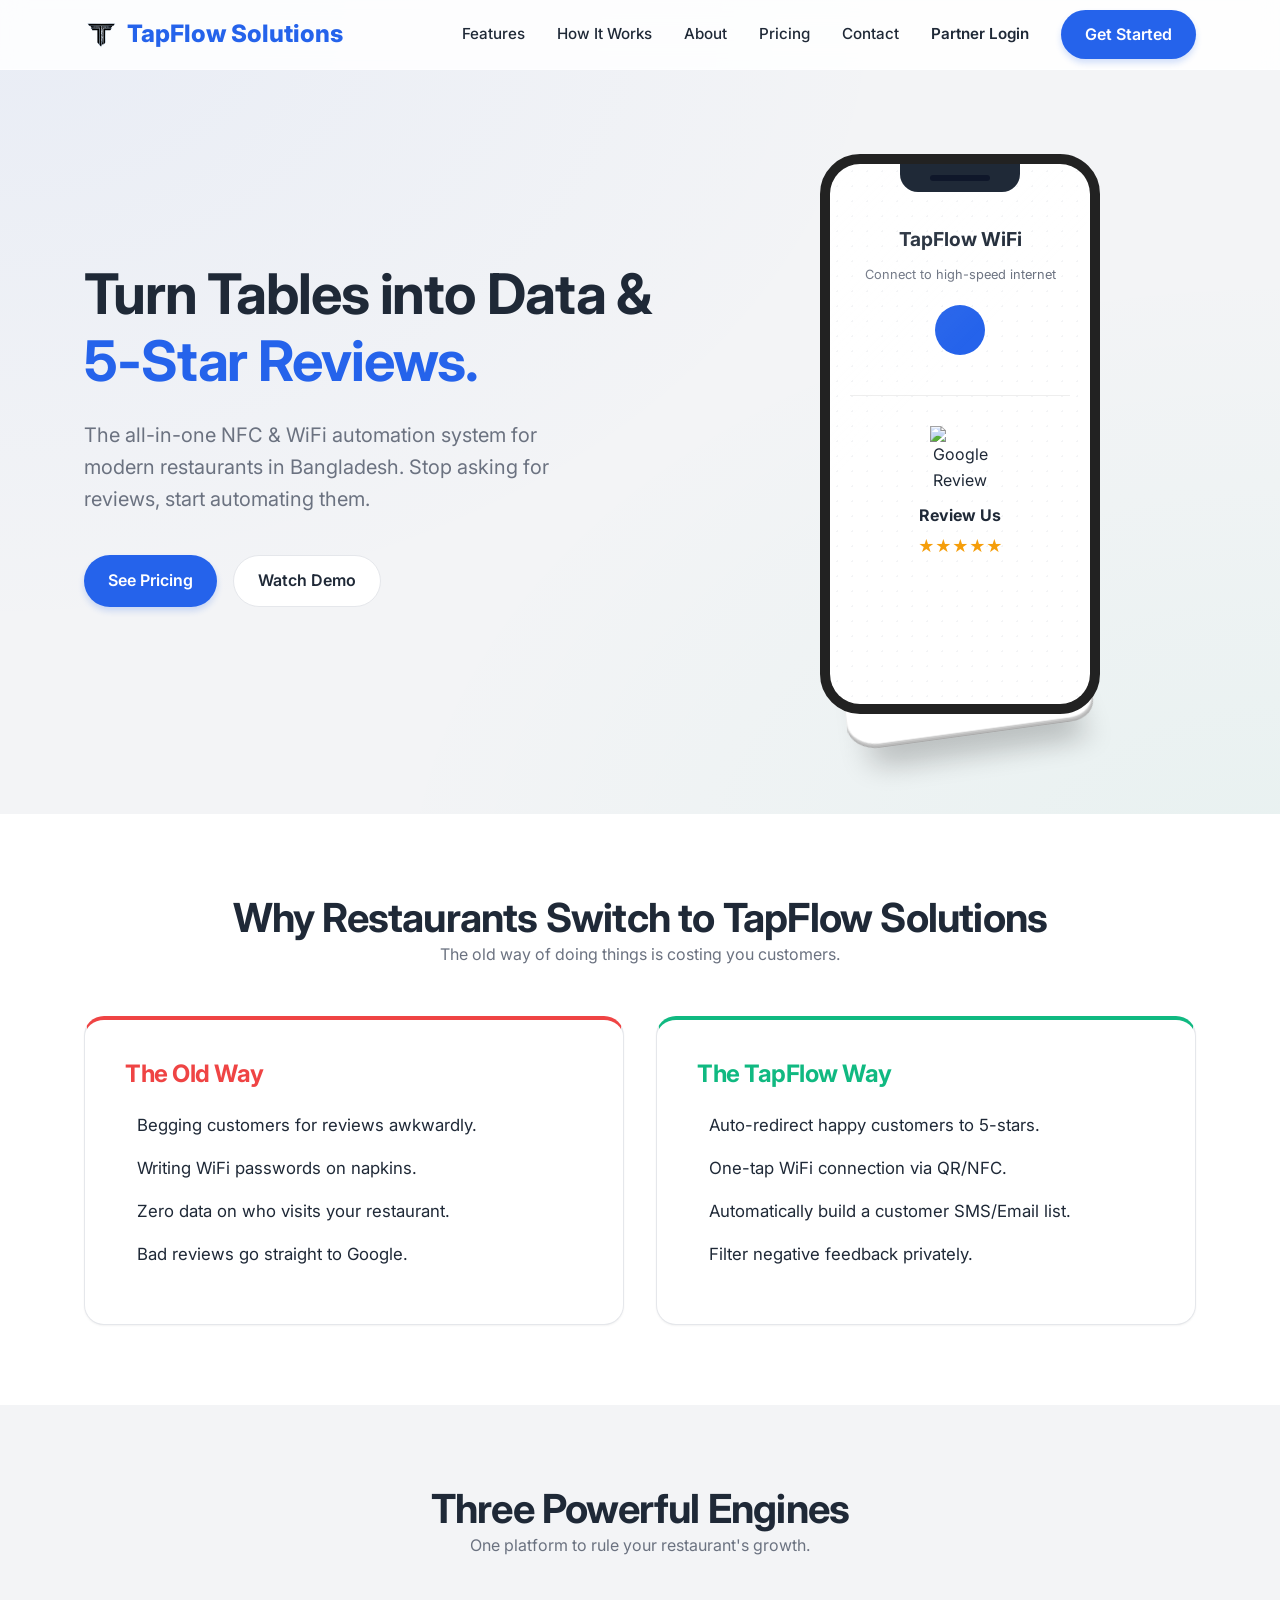
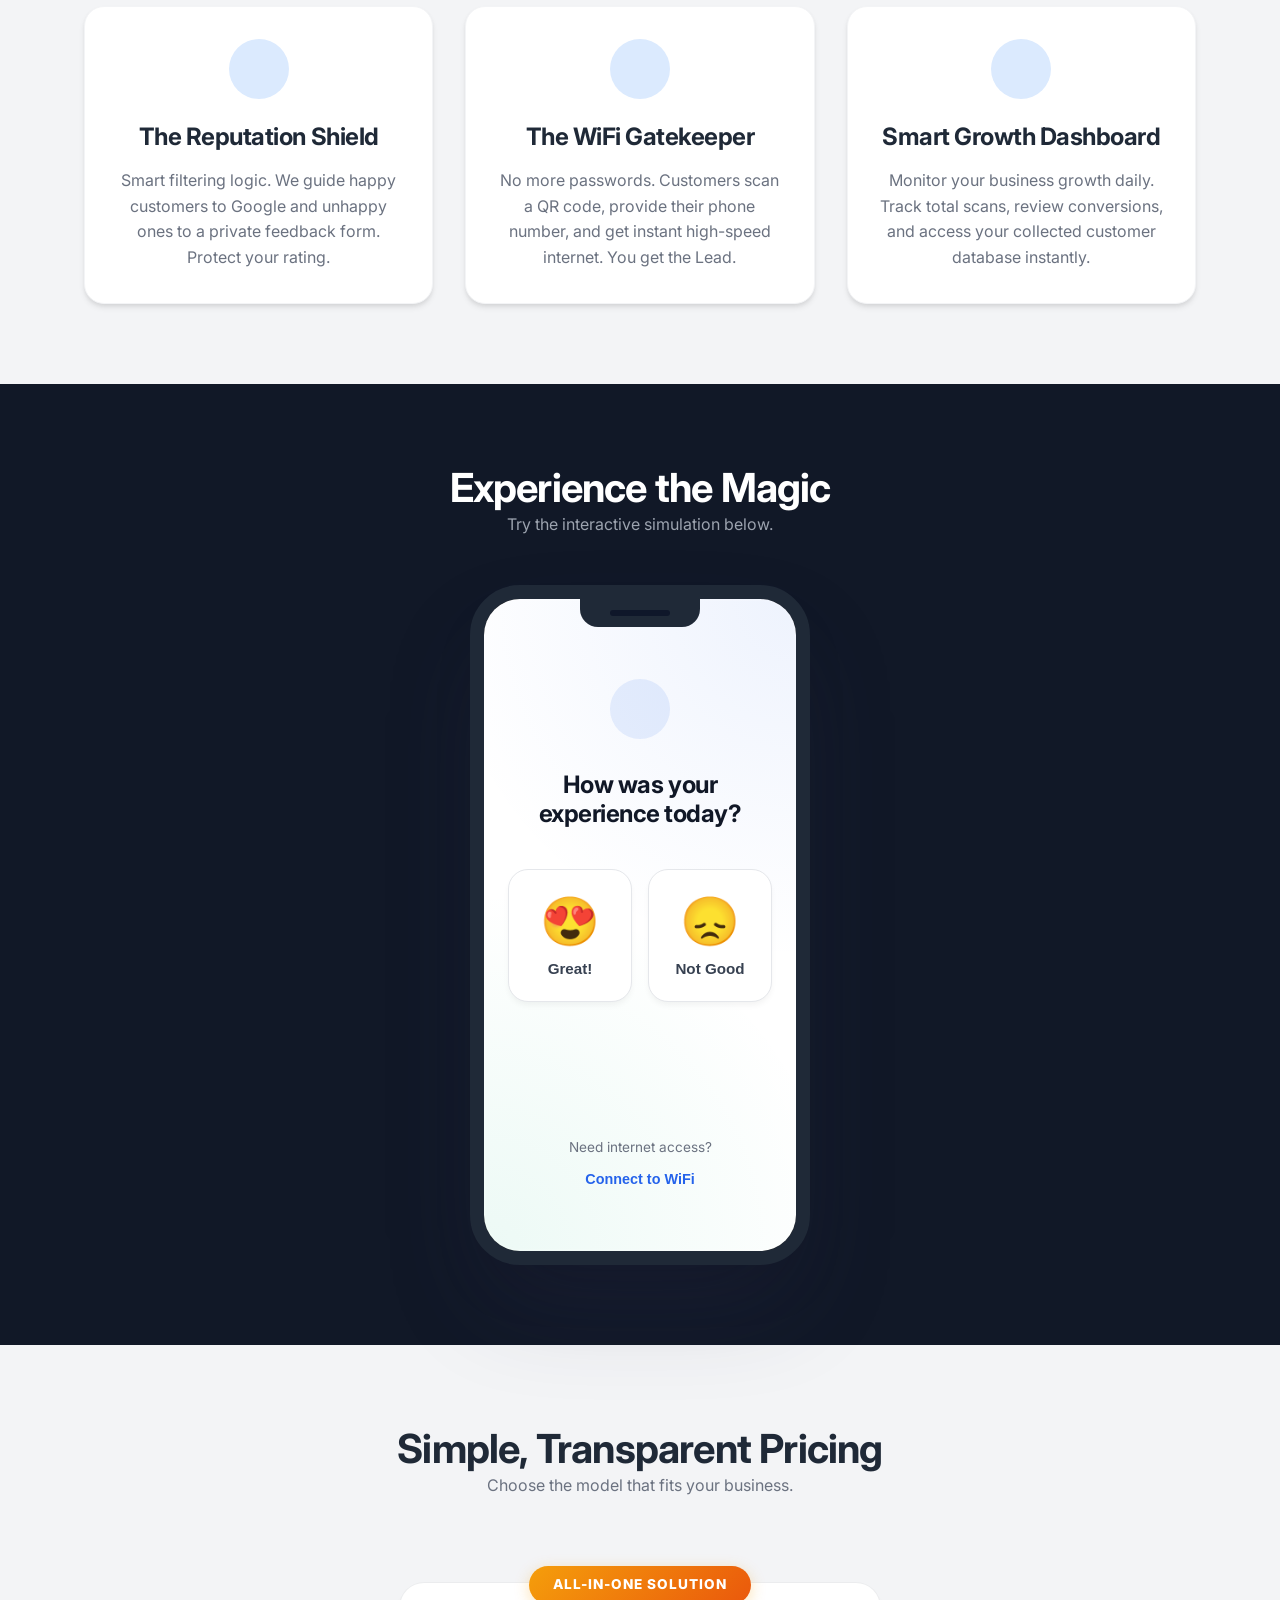
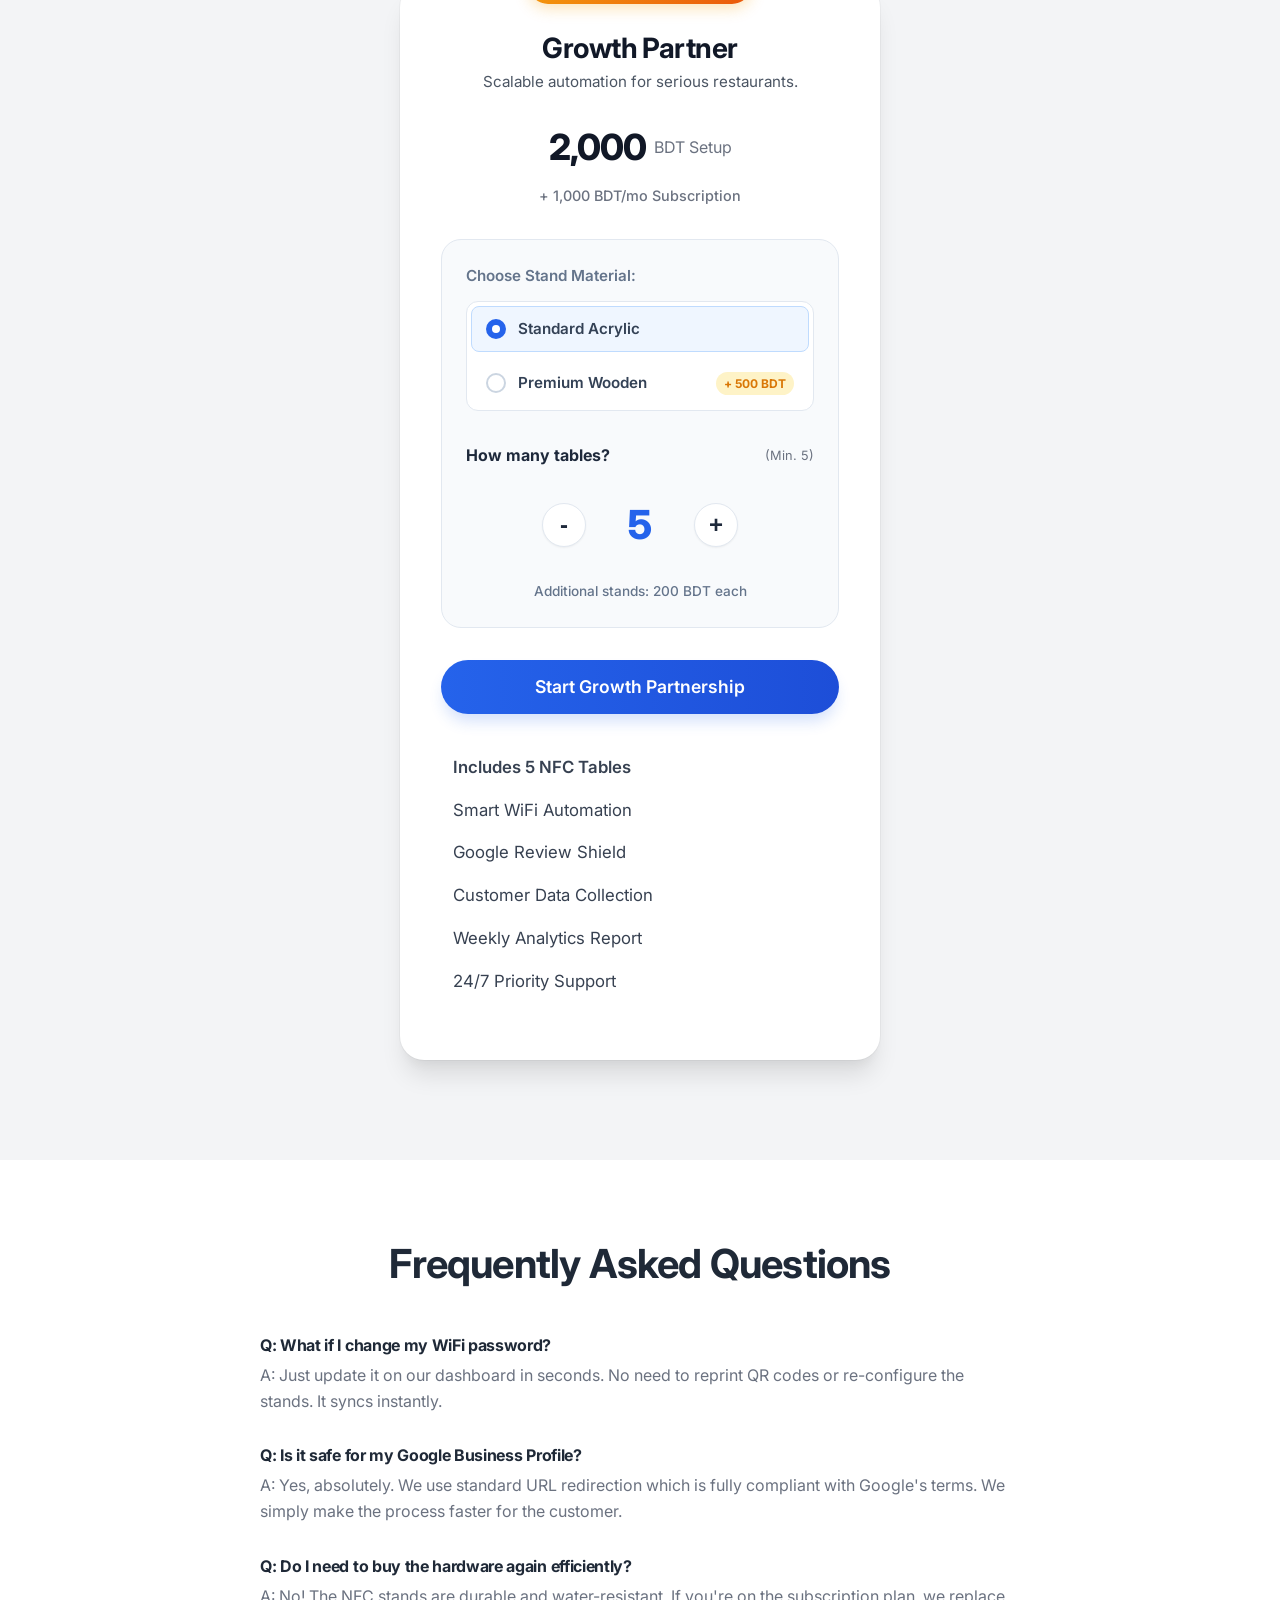
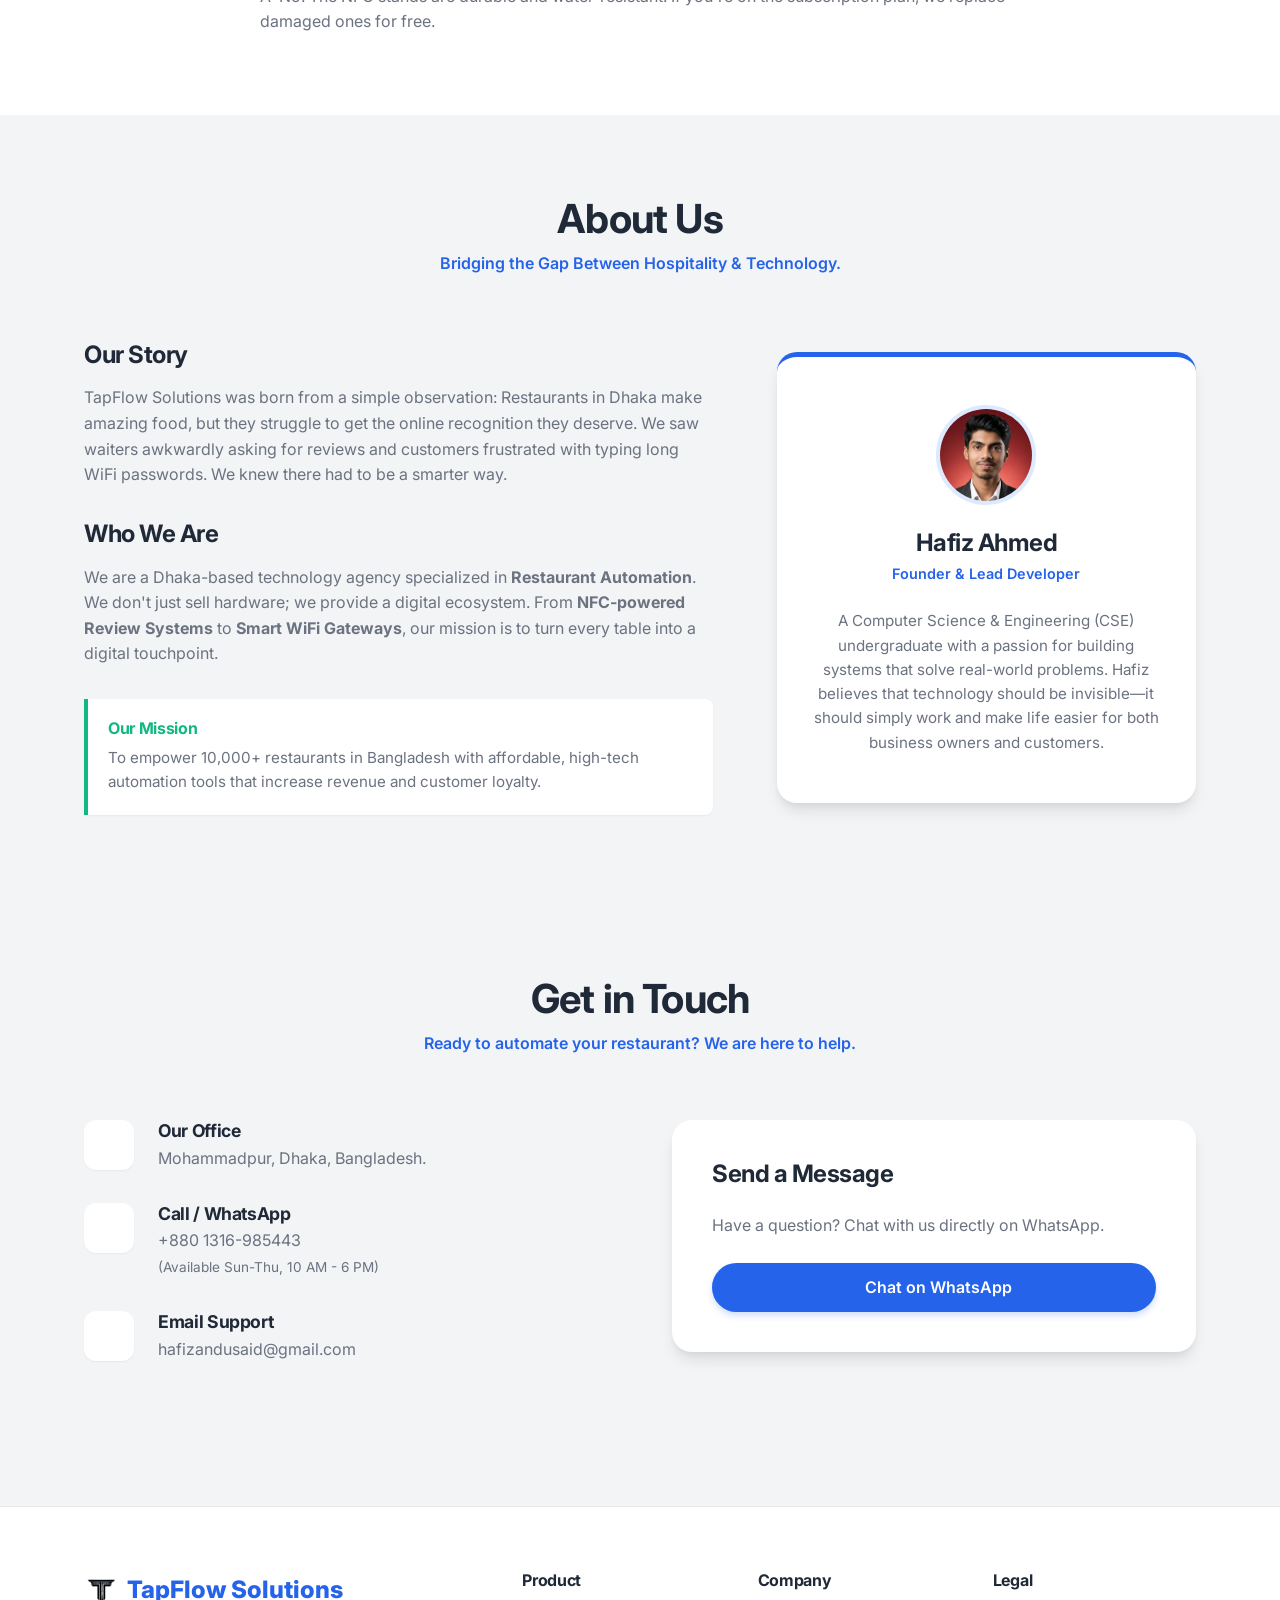
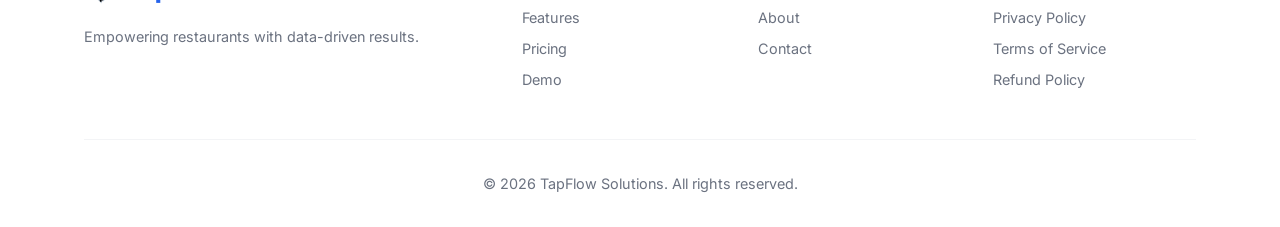
==== commit aecfeb05: "updated my files" ====
--- a/index.html
+++ b/index.html
@@ -563,6 +563,12 @@
                             style="height: 35px; mix-blend-mode: multiply;"> TapFlow Solutions
                     </a>
                     <p style="font-size:0.9rem;">Empowering restaurants with data-driven results.</p>
+                    <div style="margin-top: 1rem;">
+                        <a href="https://www.facebook.com/tapflowsolutions" target="_blank"
+                            style="color: #6B7280; text-decoration: none;">
+                            <i data-lucide="facebook" size="20"></i>
+                        </a>
+                    </div>
                 </div>
                 <div>
                     <h4>Product</h4>
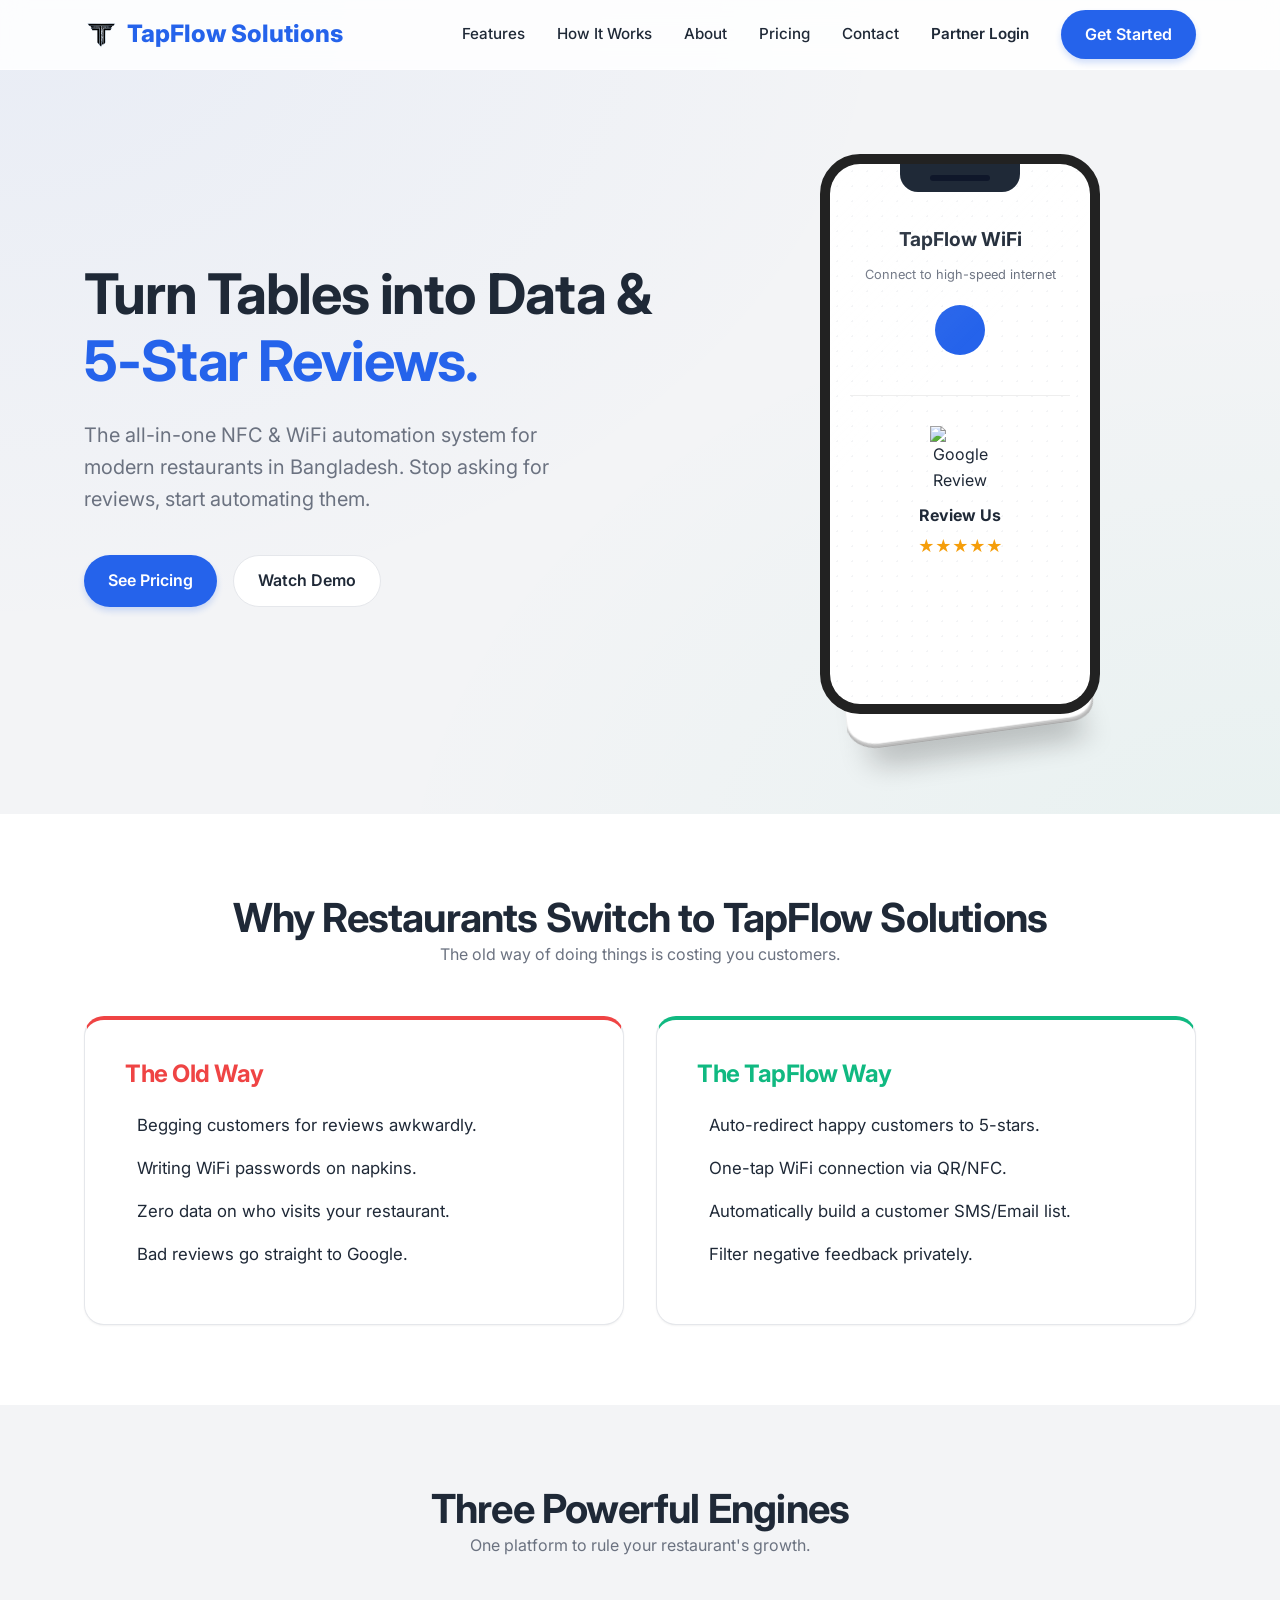
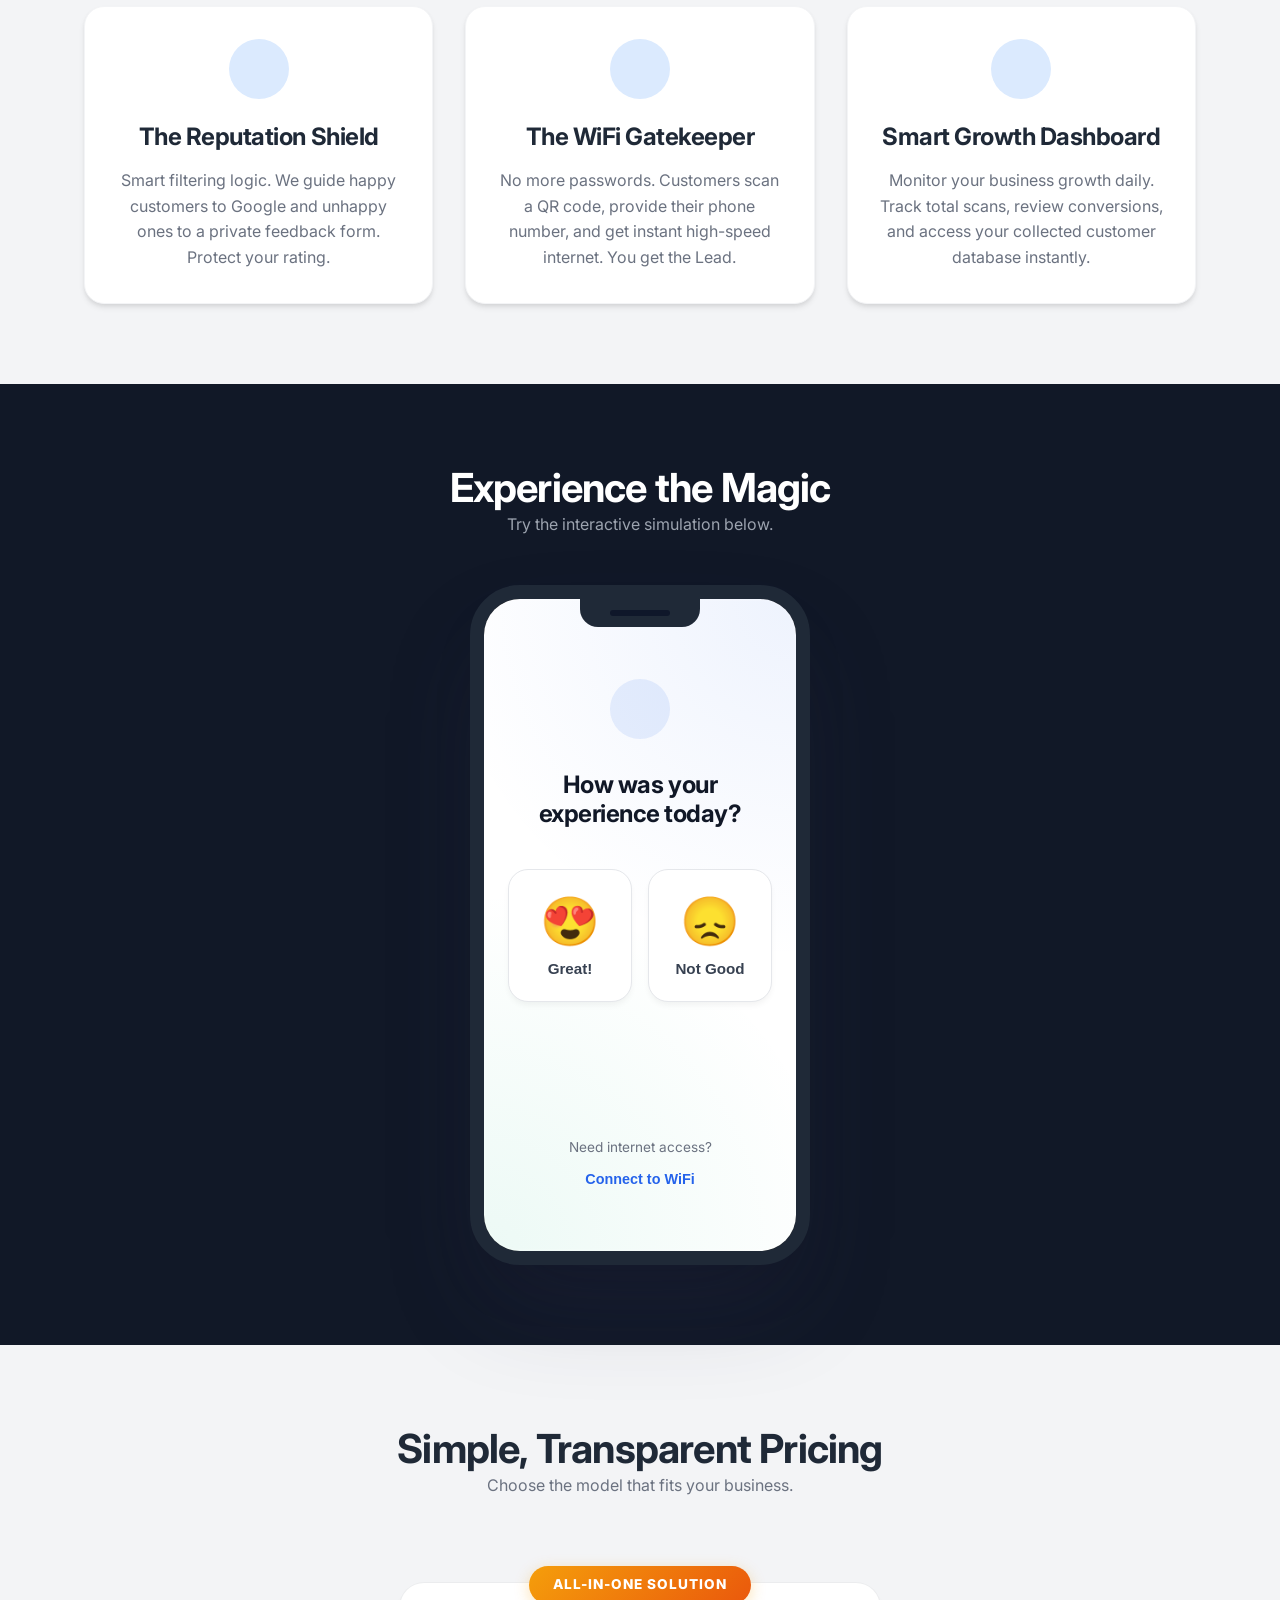
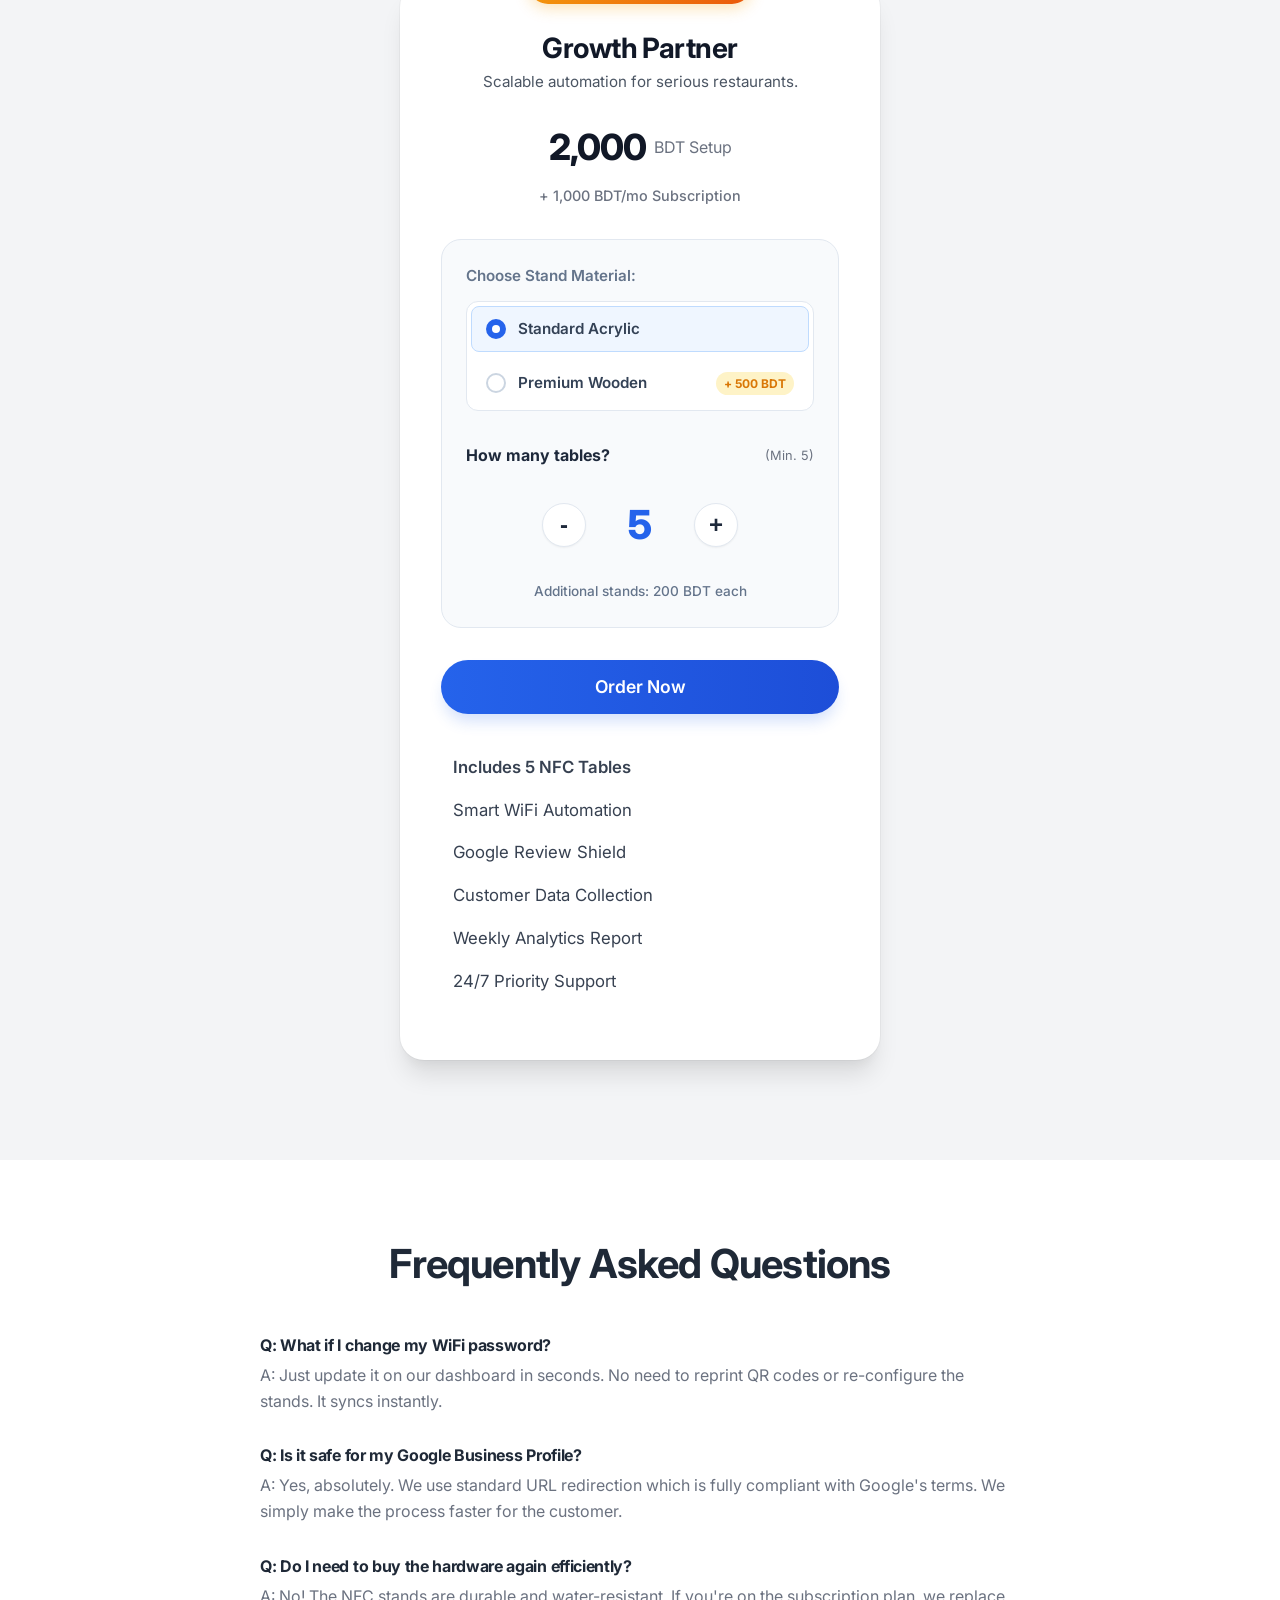
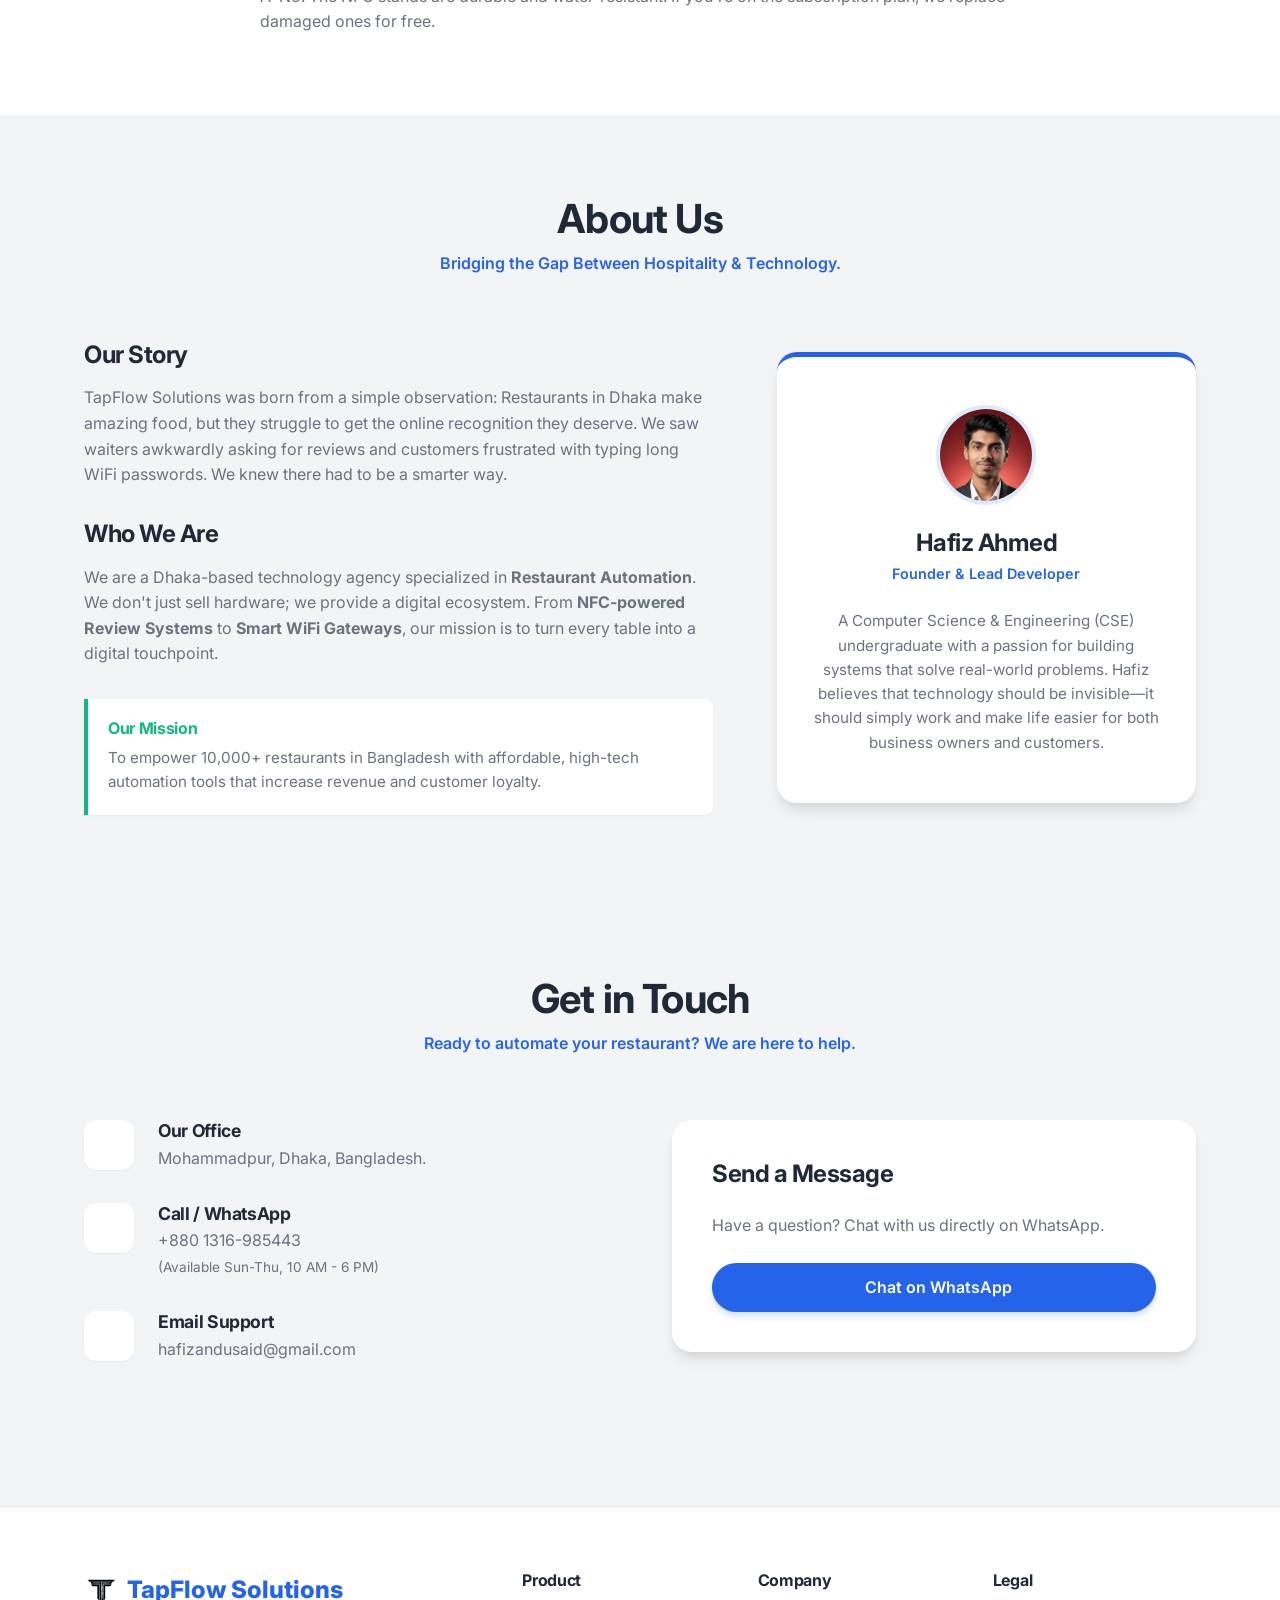
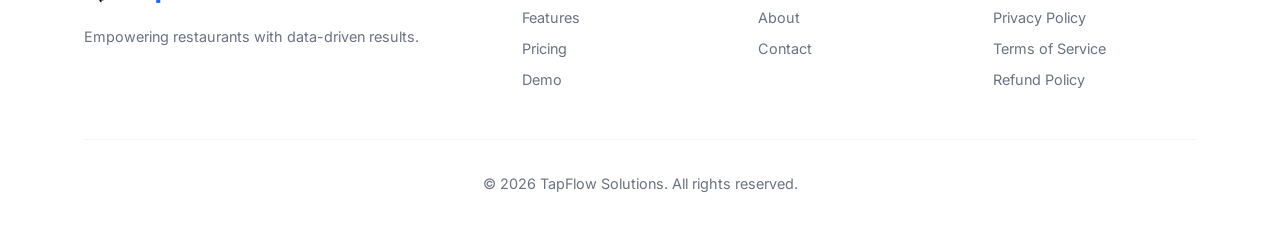
==== commit ea0bdbcf: "Fixed firebase config and payment logic" ====
--- a/index.html
+++ b/index.html
@@ -391,9 +391,10 @@
                     </div>
 
                     <!-- Dynamic WhatsApp Link -->
-                    <a href="#" id="whatsapp-link" class="btn btn-primary btn-pulse"
+                    <a href="javascript:void(0)" id="whatsapp-link" class="btn btn-primary btn-pulse"
+                        onclick="openPaymentModal()"
                         style="width:100%; margin-bottom:2rem; background: linear-gradient(90deg, #2563EB, #1D4ED8); border:none;">
-                        Start Growth Partnership
+                        Order Now
                     </a>
 
                     <ul class="feature-list" style="border-top: 1px solid #F3F4F6; padding-top: 1.5rem;">
@@ -600,7 +601,68 @@
         </div>
     </footer>
 
+    <!-- PAYMENT MODAL -->
+    <div id="payment-modal" class="modal-overlay">
+        <div class="modal-content">
+            <button class="close-modal" onclick="closePaymentModal()">&times;</button>
+            <div class="modal-header">
+                <h3>Complete Your Payment</h3>
+            </div>
+            <div class="modal-body">
+                <div class="bkash-section">
+                    <img src="https://freelogopng.com/images/all_img/1656234745bkash-app-logo-png.png" alt="bKash"
+                        class="bkash-logo">
+                    <p class="bkash-text">Please Send Money to:</p>
+
+                    <div class="number-row">
+                        <p class="bkash-number" id="bkash-number-text" style="margin:0;">01325-886050</p>
+                        <button class="copy-btn" onclick="copyBkashNumber()" title="Copy Number">
+                            <i data-lucide="copy" size="16"></i>
+                        </button>
+                    </div>
+
+                    <span
+                        style="font-size:0.8rem; font-weight:normal; color:#831843; background:#FCE7F3; padding:2px 8px; border-radius:10px;">Personal</span>
+
+                    <p class="instruction-text">
+                        Please use the <strong>'Send Money'</strong> option.
+                    </p>
+                </div>
+                <div class="payment-form">
+                    <div style="margin-bottom: 1rem;">
+                        <label>Restaurant Name</label>
+                        <input type="text" id="restaurant-name-input" placeholder="e.g. Cafe Dropto" required>
+                    </div>
+                    <div style="margin-bottom: 1rem;">
+                        <label>Your Name</label>
+                        <input type="text" id="owner-name-input" placeholder="Your Full Name" required>
+                    </div>
+                    <div style="margin-bottom: 1rem;">
+                        <label>Your Phone Number</label>
+                        <input type="tel" id="input-phone" placeholder="e.g. 01712345678" maxlength="11" required>
+                    </div>
+                    <div style="margin-bottom: 1rem;">
+                        <label>Enter bKash Transaction ID (TrxID)</label>
+                        <input type="text" id="input-trxid" placeholder="e.g. 9H76T5R4" required>
+                        <p class="input-helper">TrxID is found in the confirmation SMS.</p>
+                    </div>
+                </div>
+            </div>
+            <div class="modal-footer">
+                <button class="btn-cancel" onclick="closePaymentModal()">Cancel</button>
+                <button class="btn-whatsapp-confirm" onclick="confirmPayment()">
+                    Confirm <i data-lucide="message-circle" size="18"></i>
+                </button>
+            </div>
+        </div>
+    </div>
+
     <!-- Scripts -->
+    <!-- Firebase SDK (Compat) -->
+    <script src="https://www.gstatic.com/firebasejs/10.8.0/firebase-app-compat.js"></script>
+    <script src="https://www.gstatic.com/firebasejs/10.8.0/firebase-firestore-compat.js"></script>
+
+    <!-- Main Script -->
     <script src="script.js"></script>
     <script>
         // Init Icons
--- a/styles.css
+++ b/styles.css
@@ -1463,4 +1463,232 @@
     padding: 2px 8px;
     border-radius: 50px;
     font-weight: 700;
+}
+
+/* =========================================
+   13. PAYMENT MODAL (Glassmorphism)
+   ========================================= */
+.modal-overlay {
+    position: fixed;
+    top: 0;
+    left: 0;
+    width: 100%;
+    height: 100%;
+    background: rgba(0, 0, 0, 0.6);
+    backdrop-filter: blur(8px);
+    z-index: 2000;
+    display: none;
+    align-items: center;
+    justify-content: center;
+    opacity: 0;
+    transition: opacity 0.3s ease;
+}
+
+.modal-overlay.active {
+    display: flex;
+    opacity: 1;
+}
+
+.modal-content {
+    background: rgba(255, 255, 255, 0.95);
+    width: 90%;
+    max-width: 420px;
+    padding: 2.5rem;
+    border-radius: 24px;
+    box-shadow: 0 25px 50px -12px rgba(0, 0, 0, 0.25);
+    border: 1px solid rgba(255, 255, 255, 0.5);
+    position: relative;
+    transform: translateY(20px) scale(0.95);
+    transition: transform 0.3s cubic-bezier(0.16, 1, 0.3, 1);
+    text-align: center;
+}
+
+.modal-overlay.active .modal-content {
+    transform: translateY(0) scale(1);
+}
+
+.close-modal {
+    position: absolute;
+    top: 20px;
+    right: 20px;
+    background: transparent;
+    border: none;
+    font-size: 1.5rem;
+    color: #6B7280;
+    cursor: pointer;
+    transition: color 0.2s;
+    width: 32px;
+    height: 32px;
+    display: flex;
+    align-items: center;
+    justify-content: center;
+    border-radius: 50%;
+}
+
+.close-modal:hover {
+    color: #EF4444;
+    background: #FEF2F2;
+}
+
+.modal-header h3 {
+    font-size: 1.5rem;
+    color: #111827;
+    margin-bottom: 0.5rem;
+}
+
+.bkash-section {
+    background: #FDF2F8;
+    /* Pink tint for bKash */
+    border: 1px solid #FBCFE8;
+    border-radius: 16px;
+    padding: 1.5rem;
+    margin: 1.5rem 0;
+}
+
+.bkash-logo {
+    height: 60px;
+    /* Adjusted size */
+    margin-bottom: 0.5rem;
+    display: block;
+    margin-left: auto;
+    margin-right: auto;
+}
+
+.bkash-text {
+    font-size: 0.9rem;
+    color: #831843;
+    margin-bottom: 0.5rem;
+}
+
+.bkash-number {
+    font-size: 1.25rem;
+    font-weight: 800;
+    color: #E2136E;
+    /* Official bKash Pink */
+    font-family: monospace;
+    letter-spacing: 1px;
+}
+
+.payment-form {
+    text-align: left;
+}
+
+.payment-form label {
+    display: block;
+    font-size: 0.9rem;
+    font-weight: 600;
+    color: #374151;
+    margin-bottom: 0.5rem;
+    margin-top: 1rem;
+}
+
+.payment-form input {
+    width: 100%;
+    padding: 12px 16px;
+    border-radius: 12px;
+    border: 1px solid #E5E7EB;
+    font-size: 1rem;
+    transition: all 0.2s;
+    background: #FFF;
+}
+
+.payment-form input:focus {
+    border-color: #E2136E;
+    /* bKash Color Focus */
+    outline: none;
+    box-shadow: 0 0 0 3px rgba(226, 19, 110, 0.1);
+}
+
+.modal-footer {
+    display: flex;
+    gap: 12px;
+    margin-top: 2rem;
+}
+
+.btn-cancel {
+    flex: 1;
+    background: #F3F4F6;
+    color: #4B5563;
+    border: none;
+    padding: 14px;
+    border-radius: 12px;
+    font-weight: 600;
+    font-size: 1rem;
+    cursor: pointer;
+    transition: background 0.2s;
+}
+
+.btn-cancel:hover {
+    background: #E5E7EB;
+}
+
+.btn-whatsapp-confirm {
+    flex: 2;
+    /* Takes more space */
+    width: auto;
+    /* Reset width */
+    background: linear-gradient(135deg, #25D366 0%, #128C7E 100%);
+    /* WhatsApp Colors */
+    color: white;
+    border: none;
+    padding: 14px;
+    border-radius: 12px;
+    font-weight: 600;
+    font-size: 1rem;
+    cursor: pointer;
+    box-shadow: 0 4px 10px rgba(37, 211, 102, 0.3);
+    transition: transform 0.2s;
+    display: flex;
+    align-items: center;
+    justify-content: center;
+    gap: 8px;
+}
+
+.number-row {
+    display: flex;
+    align-items: center;
+    justify-content: center;
+    gap: 10px;
+    margin-bottom: 5px;
+}
+
+.copy-btn {
+    background: rgba(226, 19, 110, 0.1);
+    border: none;
+    color: #E2136E;
+    width: 32px;
+    height: 32px;
+    border-radius: 8px;
+    display: flex;
+    align-items: center;
+    justify-content: center;
+    cursor: pointer;
+    transition: all 0.2s;
+}
+
+.copy-btn:hover {
+    background: rgba(226, 19, 110, 0.2);
+    transform: scale(1.05);
+}
+
+.instruction-text {
+    font-size: 0.85rem;
+    color: #4B5563;
+    margin-top: 8px;
+    background: rgba(255, 255, 255, 0.6);
+    padding: 4px 8px;
+    border-radius: 6px;
+    display: inline-block;
+}
+
+.input-helper {
+    font-size: 0.75rem;
+    color: #9CA3AF;
+    margin-top: 4px;
+    margin-left: 4px;
+}
+
+.btn-whatsapp-confirm:hover {
+    transform: translateY(-2px);
+    box-shadow: 0 8px 15px rgba(37, 211, 102, 0.4);
 }
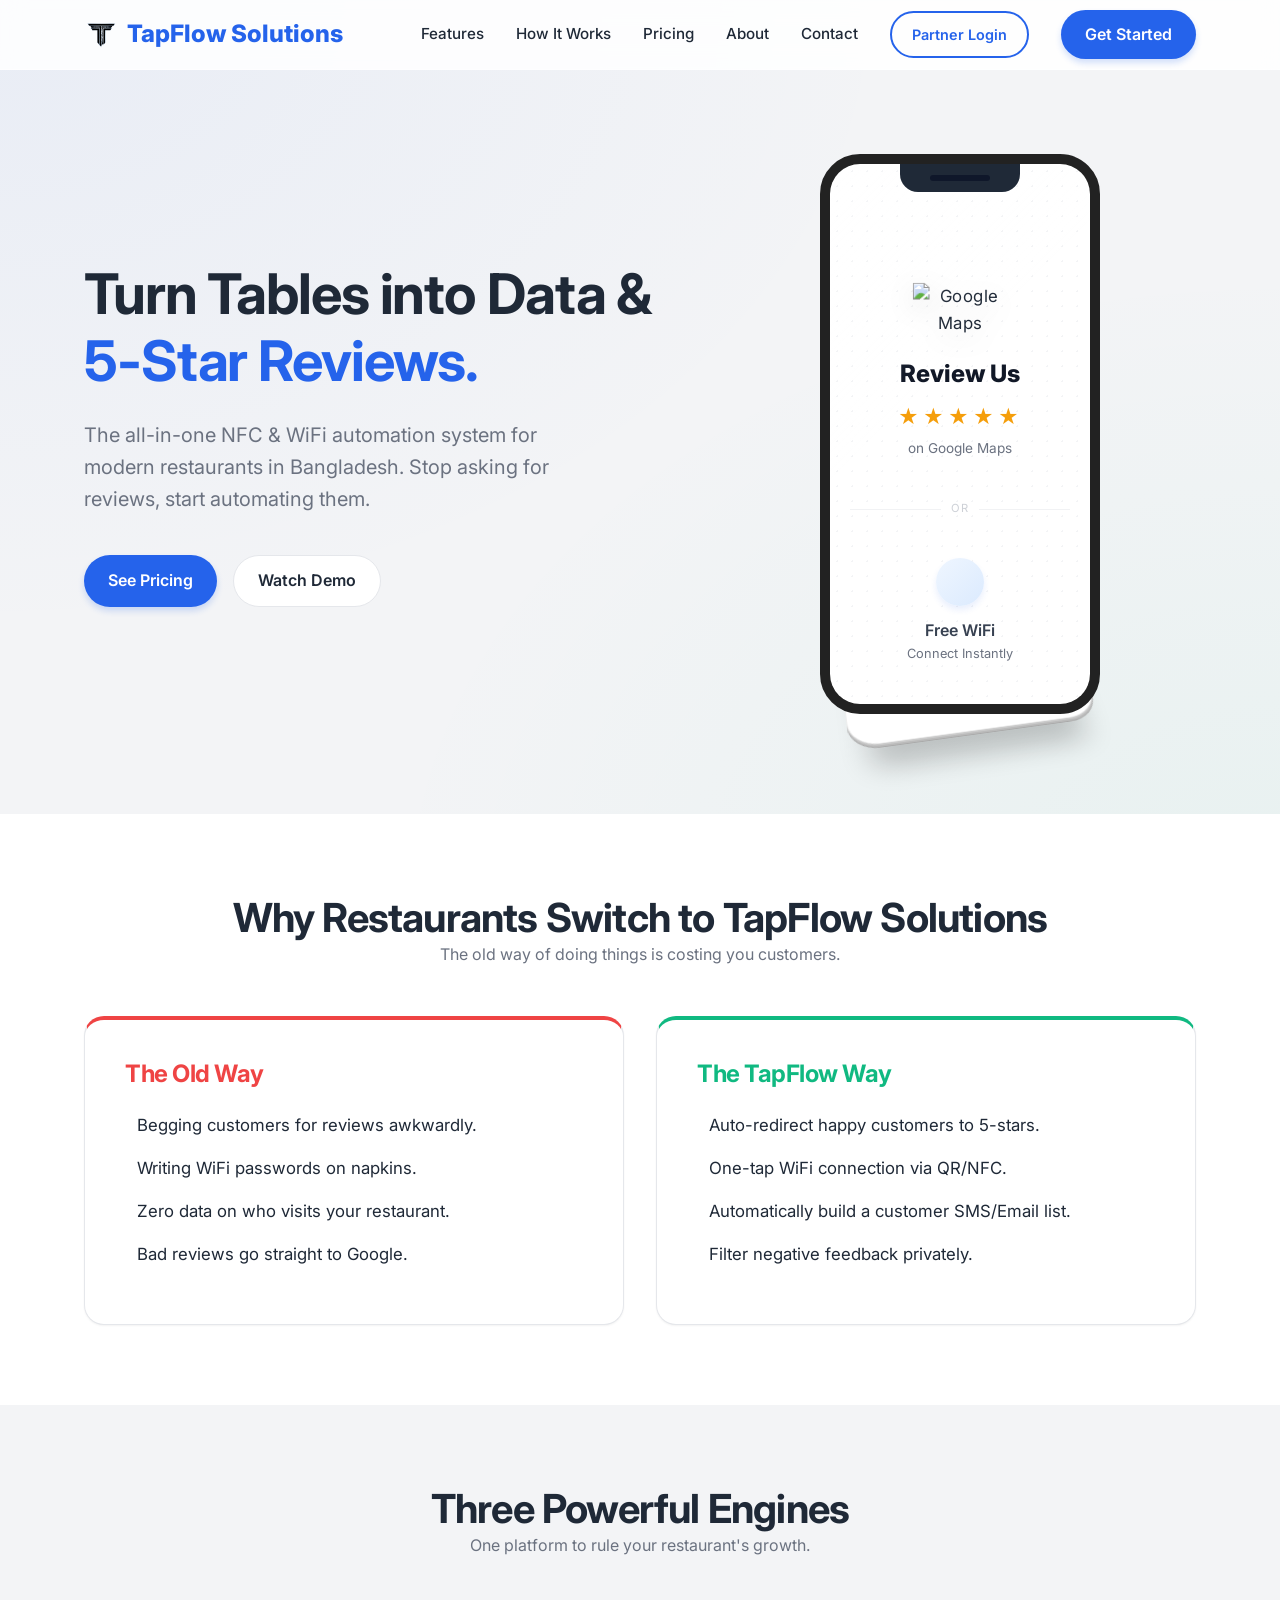
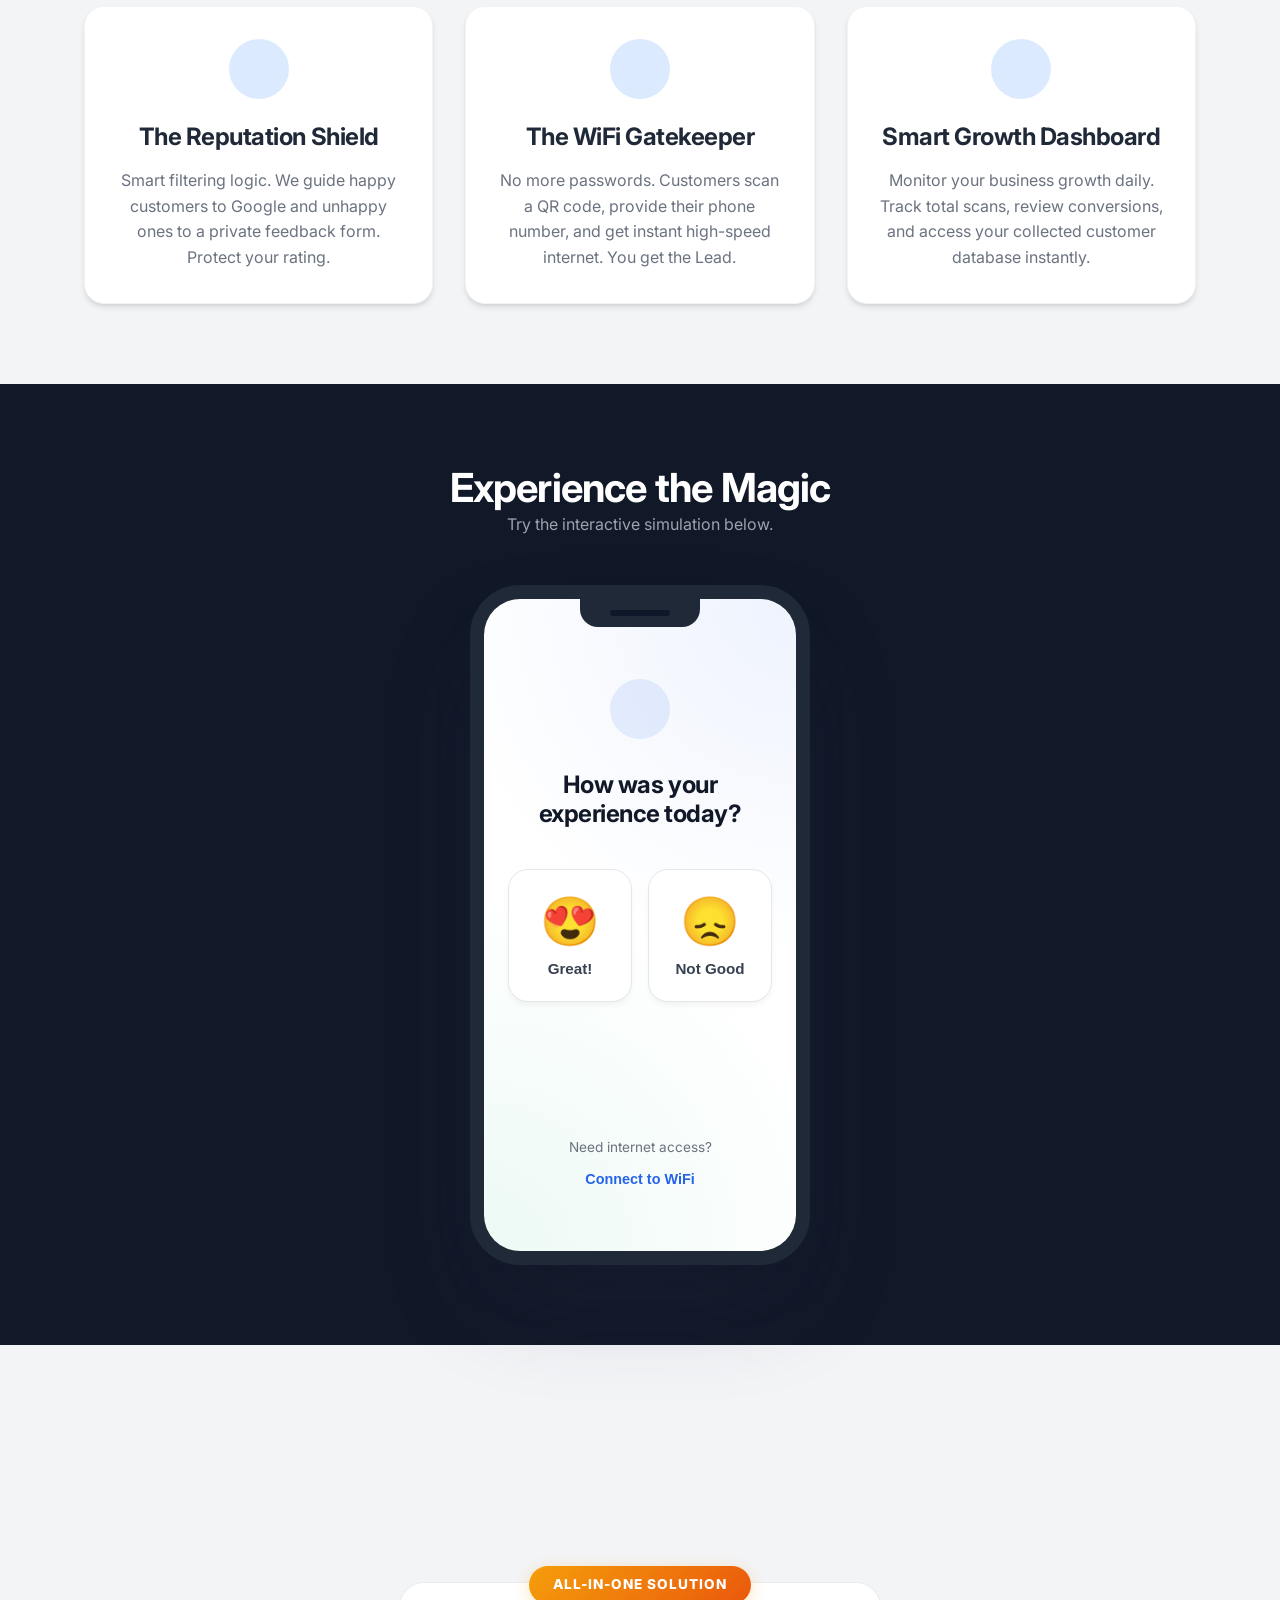
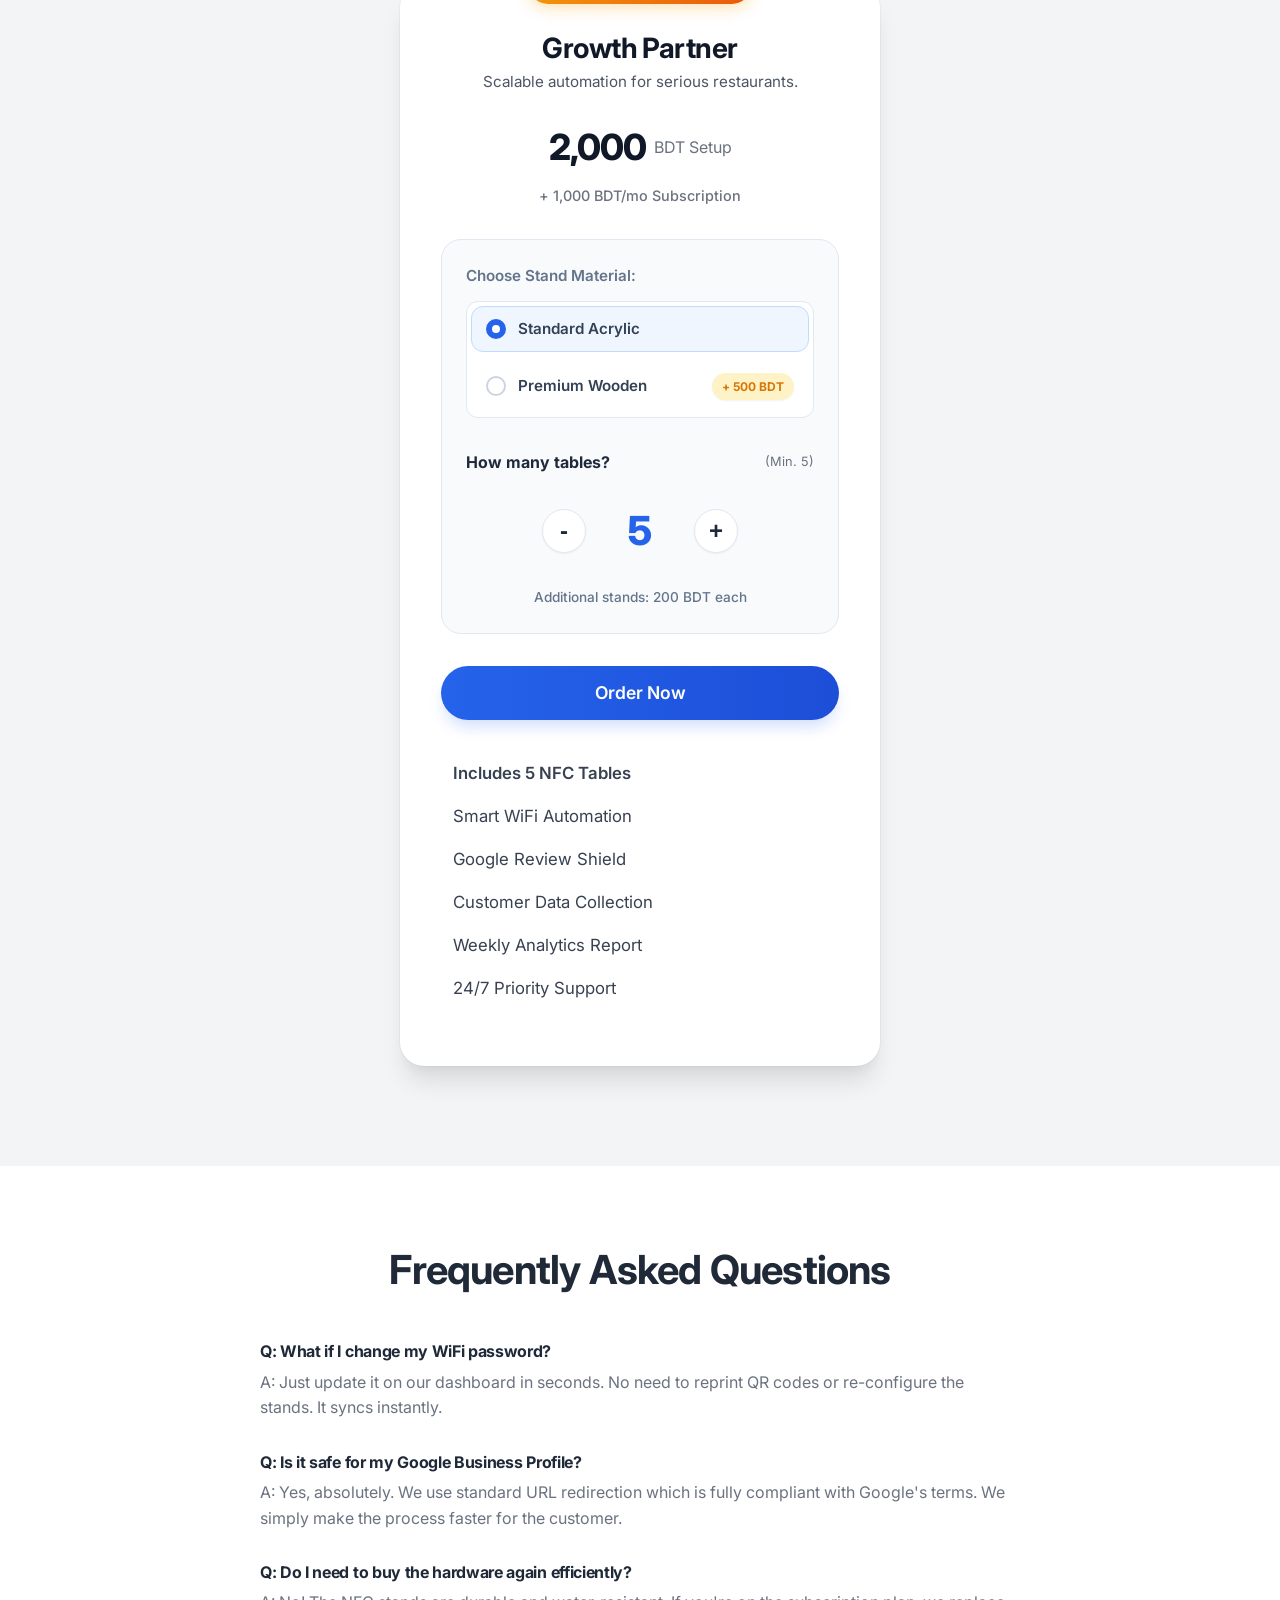
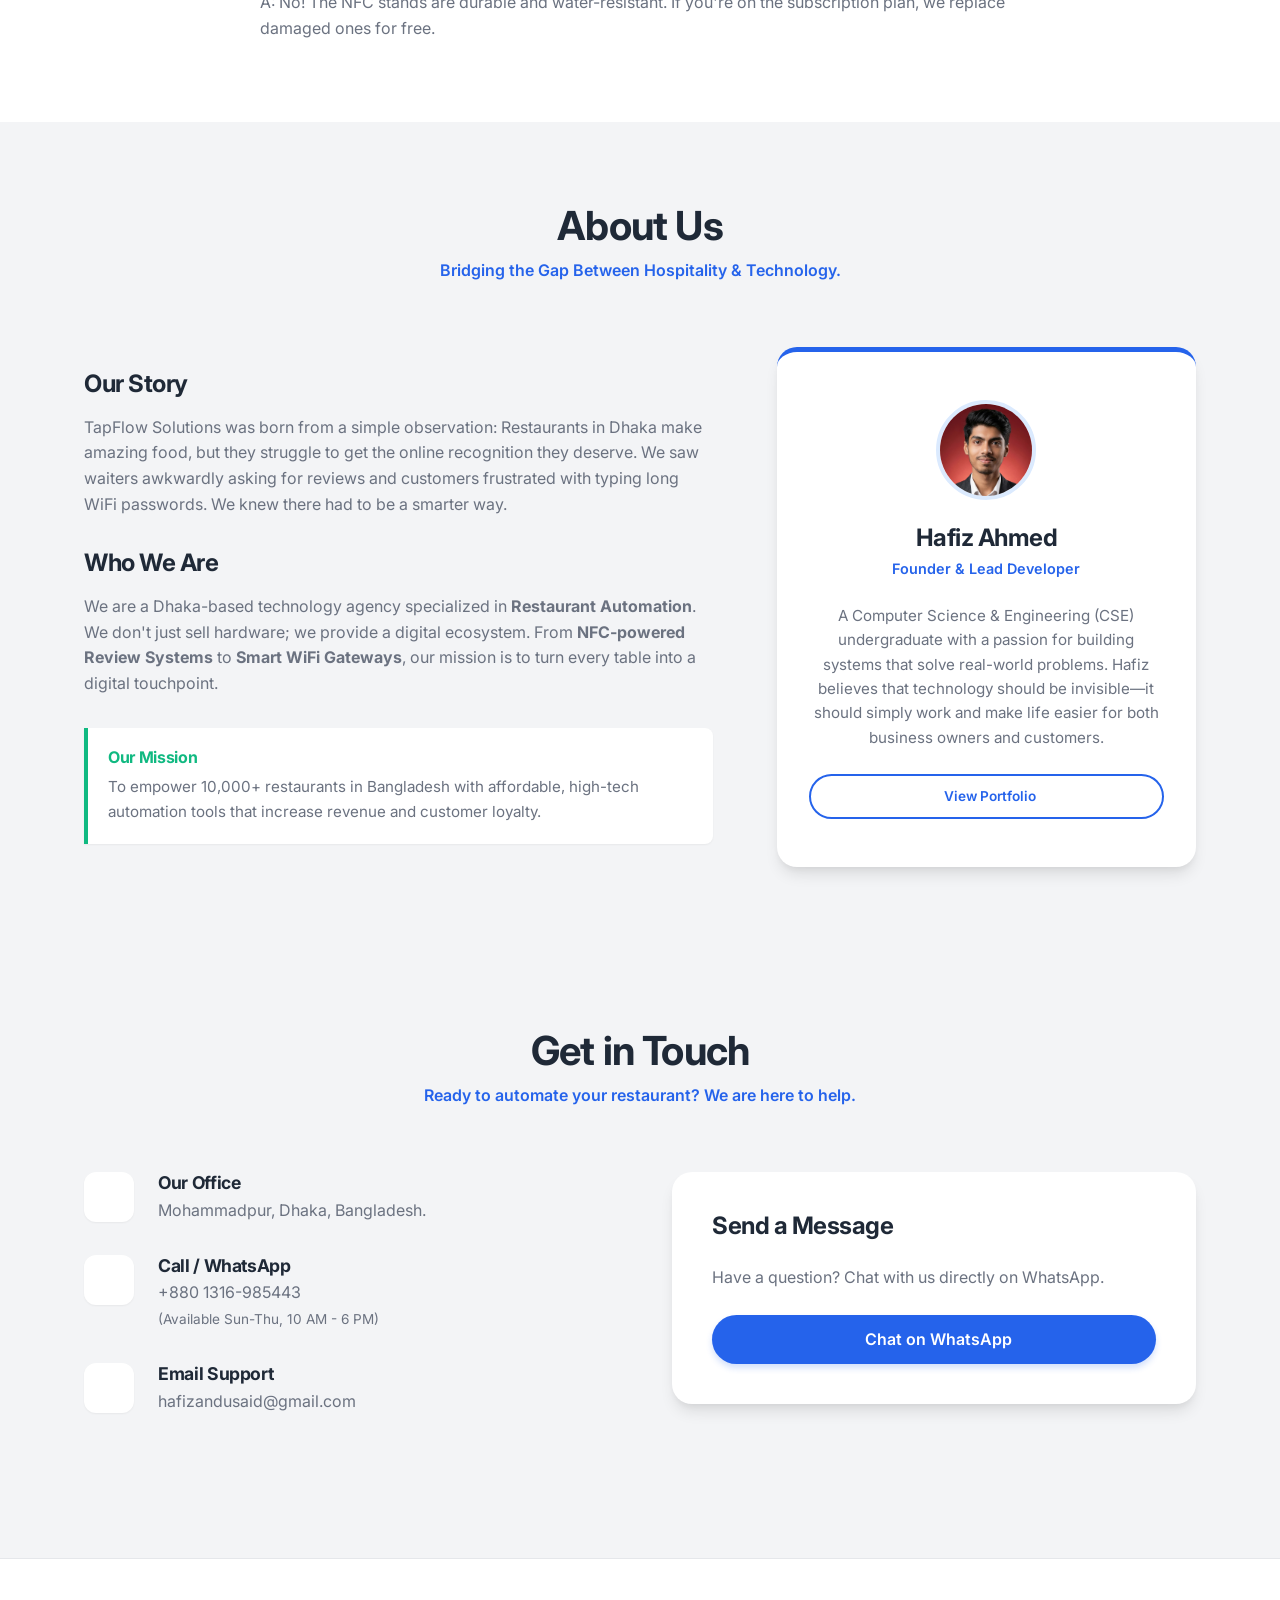
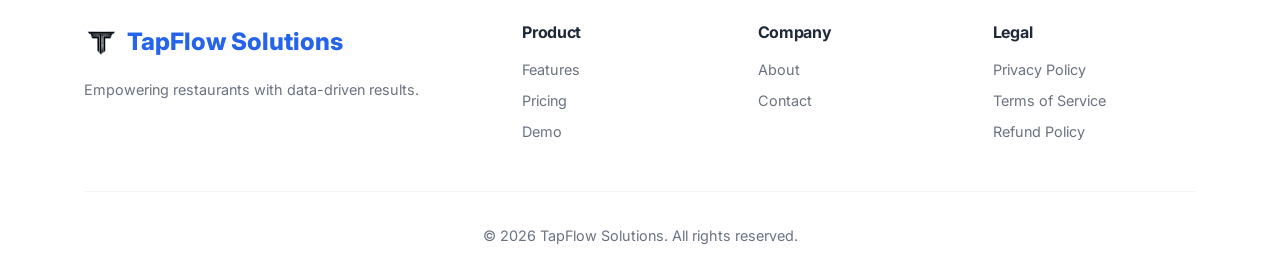
==== commit ecafbf59: "Update message" ====
--- a/index.html
+++ b/index.html
@@ -36,10 +36,10 @@
             <div class="nav-links">
                 <a href="#features" class="nav-link">Features</a>
                 <a href="#demo" class="nav-link">How It Works</a>
+                <a href="#pricing" class="nav-link">Pricing</a>
                 <a href="#about" class="nav-link">About</a>
-                <a href="#pricing" class="nav-link">Pricing</a>
                 <a href="#contact" class="nav-link">Contact</a>
-                <a href="login.html" class="nav-link" style="font-weight: 600;">Partner Login</a>
+                <a href="login.html" class="btn btn-outline">Partner Login</a>
                 <a href="https://wa.me/8801316985443?text=Hello%2C%20I%20want%20to%20know%20more%20about%20TapFlow."
                     class="btn btn-primary btn-pulse desktop-cta">Get Started</a>
             </div>
@@ -69,18 +69,39 @@
                     <div class="phone-screen">
                         <!-- Mock Screen Content -->
                         <div
-                            style="padding: 60px 20px; display:flex; flex-direction:column; align-items:center; text-align:center;">
-                            <div style="font-weight:700; font-size:1.2rem; margin-bottom:10px;">TapFlow WiFi</div>
-                            <p style="font-size:0.8rem;">Connect to high-speed internet</p>
-                            <div
-                                style="background:#2563EB; width:50px; height:50px; border-radius:50%; display:flex; align-items:center; justify-content:center; color:white; margin-top:20px;">
-                                <i data-lucide="wifi"></i>
-                            </div>
-                            <div style="margin-top:40px; width:100%; border-bottom:1px solid #eee;"></div>
-                            <img src="https://upload.wikimedia.org/wikipedia/commons/thumb/c/c1/Google_%22G%22_logo.svg/1024px-Google_%22G%22_logo.svg.png"
-                                alt="Google Review" style="width:60px; margin-top:30px;">
-                            <div style="font-weight:700; margin-top:10px;">Review Us</div>
-                            <div style="color:#F59E0B; margin-top:5px;">★★★★★</div>
+                            style="height: 100%; padding: 80px 20px 40px; display:flex; flex-direction:column; align-items:center; justify-content: space-between; text-align:center;">
+
+                            <!-- Top Spacer (pushes content down slightly) -->
+                            <div></div>
+
+                            <!-- Main: Google Maps Review -->
+                            <div style="display:flex; flex-direction:column; align-items:center;">
+                                <img src="https://upload.wikimedia.org/wikipedia/commons/a/aa/Google_Maps_icon_%282020%29.svg"
+                                    alt="Google Maps"
+                                    style="width:90px; margin-bottom:20px; filter: drop-shadow(0 8px 12px rgba(0,0,0,0.1)); transform: scale(1.05);">
+                                <div style="font-weight:800; font-size:1.5rem; color: #111827; margin-bottom: 8px;">
+                                    Review Us</div>
+                                <div style="color:#F59E0B; font-size: 1.25rem; letter-spacing: 4px;">★★★★★</div>
+                                <div style="font-size: 0.85rem; color: #6B7280; margin-top: 5px;">on Google Maps</div>
+                            </div>
+
+                            <!-- Divider with label -->
+                            <div style="display:flex; align-items:center; width: 100%; gap: 10px; opacity: 0.5;">
+                                <div style="height:1px; background:#E5E7EB; flex:1;"></div>
+                                <span
+                                    style="font-size: 0.7rem; color:#9CA3AF; text-transform:uppercase; letter-spacing:1px;">or</span>
+                                <div style="height:1px; background:#E5E7EB; flex:1;"></div>
+                            </div>
+
+                            <!-- Bottom: WiFi -->
+                            <div style="display: flex; flex-direction: column; align-items: center; width: 100%;">
+                                <div
+                                    style="background: linear-gradient(135deg, #EFF6FF 0%, #DBEAFE 100%); width:48px; height:48px; border-radius:50%; display:flex; align-items:center; justify-content:center; color:#2563EB; margin-bottom: 12px; box-shadow: 0 4px 6px rgba(37,99,235,0.1);">
+                                    <i data-lucide="wifi" size="22"></i>
+                                </div>
+                                <div style="font-weight:600; font-size:1rem; color: #374151;">Free WiFi</div>
+                                <p style="font-size:0.8rem; color:#6B7280; margin:0;">Connect Instantly</p>
+                            </div>
                         </div>
                     </div>
                 </div>
@@ -496,6 +517,10 @@
                             that solve real-world problems. Hafiz believes that technology should be invisible—it should
                             simply work and make life easier for both business owners and customers.
                         </p>
+                        <a href="https://thehafizahmed.netlify.app/" target="_blank" class="btn btn-outline"
+                            style="margin-top: 1.5rem; width: 100%; font-size: 0.85rem;">
+                            <i data-lucide="external-link" size="16"></i> View Portfolio
+                        </a>
                     </div>
                 </div>
             </div>
--- a/styles.css
+++ b/styles.css
@@ -209,6 +209,20 @@
 .btn-secondary:hover {
     background-color: #F9FAFB;
     border-color: #D1D5DB;
+}
+
+.btn-outline {
+    background-color: transparent;
+    color: var(--primary);
+    border: 2px solid var(--primary);
+    padding: 0.6rem 1.25rem;
+    /* Slightly more compact for navbar */
+    font-size: 0.9rem;
+}
+
+.btn-outline:hover {
+    background-color: var(--primary);
+    color: white;
 }
 
 .btn-pulse {
@@ -1123,82 +1137,7 @@
     box-shadow: 0 0 0 3px rgba(37, 99, 235, 0.1);
 }
 
-/* Mobile Responsive */
-@media (max-width: 768px) {
-    h1 {
-        font-size: 2.5rem;
-    }
-
-    .nav-links,
-    .desktop-cta {
-        display: none;
-    }
-
-    .hamburger {
-        display: block;
-    }
-
-    .nav-links.mobile-active {
-        display: flex;
-        flex-direction: column;
-        position: absolute;
-        top: var(--nav-height);
-        left: 0;
-        width: 100%;
-        background: white;
-        padding: 2rem;
-        box-shadow: var(--shadow-lg);
-        border-bottom: 1px solid #E5E7EB;
-    }
-
-    .hero-grid {
-        grid-template-columns: 1fr;
-        text-align: center;
-    }
-
-    .hero-content p {
-        margin: 0 auto 2.5rem;
-    }
-
-    .hero-btns {
-        justify-content: center;
-    }
-
-    .hero-visual {
-        height: 400px;
-        margin-top: 2rem;
-    }
-
-    .phone {
-        width: 200px;
-        height: 400px;
-    }
-
-    .comparison-grid,
-    .features-grid {
-        grid-template-columns: 1fr;
-    }
-
-    .pricing-cards {
-        flex-direction: column;
-        align-items: center;
-    }
-
-    .price-card.recommended {
-        transform: scale(1);
-    }
-
-    .footer-grid {
-        grid-template-columns: 1fr;
-        gap: 2rem;
-    }
-
-    .about-grid,
-    .contact-grid {
-        grid-template-columns: 1fr;
-        gap: 3rem;
-    }
-}
+
 
 /* =========================================
    8. PREMIUM PRICING (Refined)
@@ -1289,6 +1228,11 @@
     display: flex;
     justify-content: space-between;
     align-items: center;
+    gap: 12px;
+}
+
+.counter-label span {
+    white-space: nowrap;
 }
 
 .counter-controls {
@@ -1401,11 +1345,12 @@
 .radio-option {
     display: flex;
     align-items: center;
-    padding: 10px 14px;
-    border-radius: 8px;
+    padding: 12px 14px;
+    border-radius: 12px;
     cursor: pointer;
     transition: all 0.2s ease;
     border: 1px solid transparent;
+    width: 100%;
 }
 
 .radio-option:hover {
@@ -1420,6 +1365,9 @@
 .radio-circle {
     width: 20px;
     height: 20px;
+    min-width: 20px;
+    /* Prevent shrinking */
+    min-height: 20px;
     border-radius: 50%;
     border: 2px solid #CBD5E1;
     margin-right: 12px;
@@ -1428,6 +1376,13 @@
     align-items: center;
     justify-content: center;
     transition: all 0.2s;
+    flex-shrink: 0;
+    /* Critical for mobile layout */
+    background: white;
+}
+
+.radio-option:hover .radio-circle {
+    border-color: var(--primary);
 }
 
 .radio-option.selected .radio-circle {
@@ -1454,15 +1409,21 @@
     font-weight: 600;
     color: #334155;
     flex: 1;
+    line-height: 1.2;
 }
 
 .option-badge {
     background: #FEF3C7;
     color: #D97706;
     font-size: 0.75rem;
-    padding: 2px 8px;
+    padding: 4px 10px;
     border-radius: 50px;
     font-weight: 700;
+    white-space: nowrap;
+    /* Prevent wrapping */
+    flex-shrink: 0;
+    margin-left: 8px;
+    box-shadow: 0 1px 2px rgba(0, 0, 0, 0.05);
 }
 
 /* =========================================
@@ -1691,4 +1652,229 @@
 .btn-whatsapp-confirm:hover {
     transform: translateY(-2px);
     box-shadow: 0 8px 15px rgba(37, 211, 102, 0.4);
+}
+
+/* =========================================
+   14. GLOBAL MOBILE RESPONSIVE (Overrides)
+   ========================================= */
+@media (max-width: 768px) {
+    :root {
+        --nav-height: 60px;
+    }
+
+    .container {
+        width: 95%;
+        padding: 0 10px;
+    }
+
+    .section-padding {
+        padding: 3rem 0;
+    }
+
+    h1 {
+        font-size: 2.25rem;
+    }
+
+    h2 {
+        font-size: 1.75rem;
+    }
+
+    .nav-links,
+    .desktop-cta {
+        display: none;
+    }
+
+    .hamburger {
+        display: block;
+    }
+
+    .nav-links.mobile-active {
+        display: flex;
+        flex-direction: column;
+        position: absolute;
+        top: var(--nav-height);
+        left: 0;
+        width: 100%;
+        background: rgba(255, 255, 255, 0.98);
+        padding: 2rem;
+        box-shadow: var(--shadow-lg);
+        border-bottom: 1px solid #E5E7EB;
+        backdrop-filter: blur(10px);
+        gap: 1.5rem;
+        align-items: center;
+        text-align: center;
+    }
+
+    .nav-links.mobile-active .nav-link {
+        font-size: 1.1rem;
+        width: 100%;
+        padding: 0.5rem 0;
+    }
+
+    /* Enhanced Hero Mobile */
+    .hero {
+        padding-top: calc(var(--nav-height) + 2rem);
+        padding-bottom: 4rem;
+        /* Softer, more expanded gradient */
+        background: radial-gradient(circle at 50% 30%, rgba(37, 99, 235, 0.05) 0%, transparent 70%);
+    }
+
+    .hero-grid {
+        grid-template-columns: 1fr;
+        text-align: center;
+        gap: 3rem;
+        /* Increased from 1.5rem to 3rem */
+    }
+
+    .hero h1 {
+        font-size: 2.5rem;
+        line-height: 1.2;
+        /* Slightly more open */
+        margin-bottom: 1.5rem;
+        /* Increased margin */
+        letter-spacing: -0.02em;
+        padding: 0 1rem;
+        /* Prevent text touching edges */
+    }
+
+    .hero-content p {
+        margin: 0 auto 2.5rem;
+        /* Increased margin */
+        font-size: 1.1rem;
+        color: #4B5563;
+        line-height: 1.6;
+        max-width: 90%;
+    }
+
+    .hero-btns {
+        justify-content: center;
+        flex-direction: column;
+        width: 100%;
+        max-width: 320px;
+        /* Slightly wider constraint */
+        padding: 0;
+        gap: 1.25rem;
+        /* Increased gap */
+        margin: 0 auto;
+    }
+
+    .hero-btns .btn {
+        width: 100%;
+        padding: 1.1rem;
+        /* More comfortable touch target */
+        font-size: 1.1rem;
+    }
+
+    .hero-visual {
+        height: 500px;
+        /* More vertical space */
+        margin-top: 1rem;
+        transform: scale(0.9);
+    }
+
+    .phone {
+        width: 240px;
+        height: 480px;
+    }
+
+    .comparison-grid,
+    .features-grid {
+        grid-template-columns: 1fr;
+        gap: 2rem;
+    }
+
+    .pricing-cards {
+        flex-direction: column;
+        align-items: center;
+        margin-top: 3rem;
+        padding: 0;
+        /* Remove extra padding */
+    }
+
+    .price-card {
+        padding: 2.5rem 1rem;
+        width: 100%;
+        max-width: 100%;
+    }
+
+    .price-card.recommended {
+        transform: scale(1);
+    }
+
+    .feature-list li {
+        font-size: 0.95rem;
+    }
+
+    .demo-phone {
+        width: 100%;
+        max-width: 300px;
+        height: 600px;
+        border-width: 8px;
+    }
+
+    .demo-screen-content {
+        padding: 60px 16px 20px;
+    }
+
+    .footer-grid {
+        grid-template-columns: 1fr;
+        gap: 2.5rem;
+        text-align: center;
+    }
+
+    /* Center align all footer columns and their children */
+    .footer-grid>div {
+        display: flex;
+        flex-direction: column;
+        align-items: center;
+    }
+
+    /* Center align footer lists on mobile */
+    .footer-grid ul {
+        display: flex;
+        flex-direction: column;
+        align-items: center;
+    }
+
+    .about-grid,
+    .contact-grid {
+        grid-template-columns: 1fr;
+        gap: 3rem;
+    }
+
+    .founder-card {
+        order: -1;
+    }
+
+    .calculator-area {
+        padding: 1.5rem 1rem;
+    }
+}
+
+/* Extra Small Devices */
+@media (max-width: 380px) {
+    .container {
+        width: 100%;
+        padding: 0 8px;
+    }
+
+    h1 {
+        font-size: 2rem;
+    }
+
+    .price-card {
+        padding: 2rem 0.75rem;
+    }
+
+    .price #price-display {
+        font-size: 2rem;
+    }
+
+    .counter-controls {
+        gap: 1rem;
+    }
+
+    .calculator-area {
+        padding: 1rem 0.5rem;
+    }
 }
